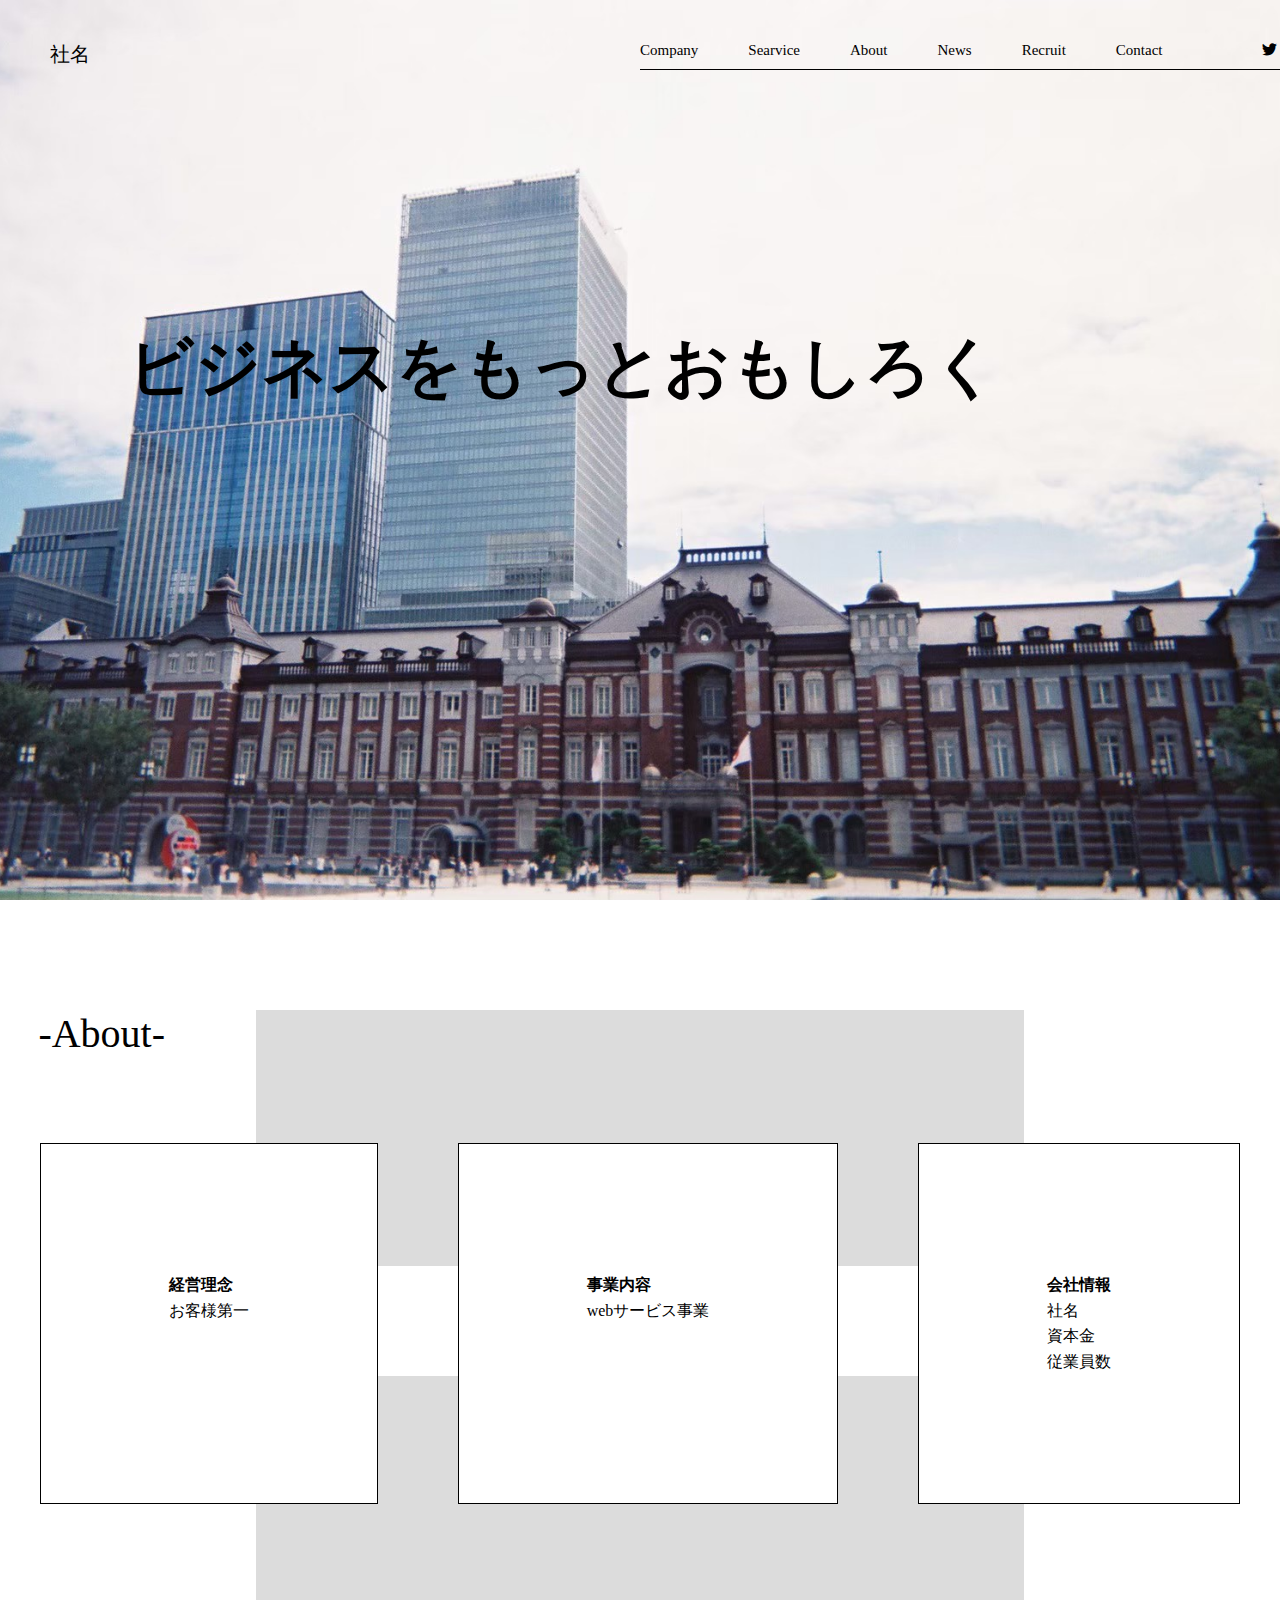
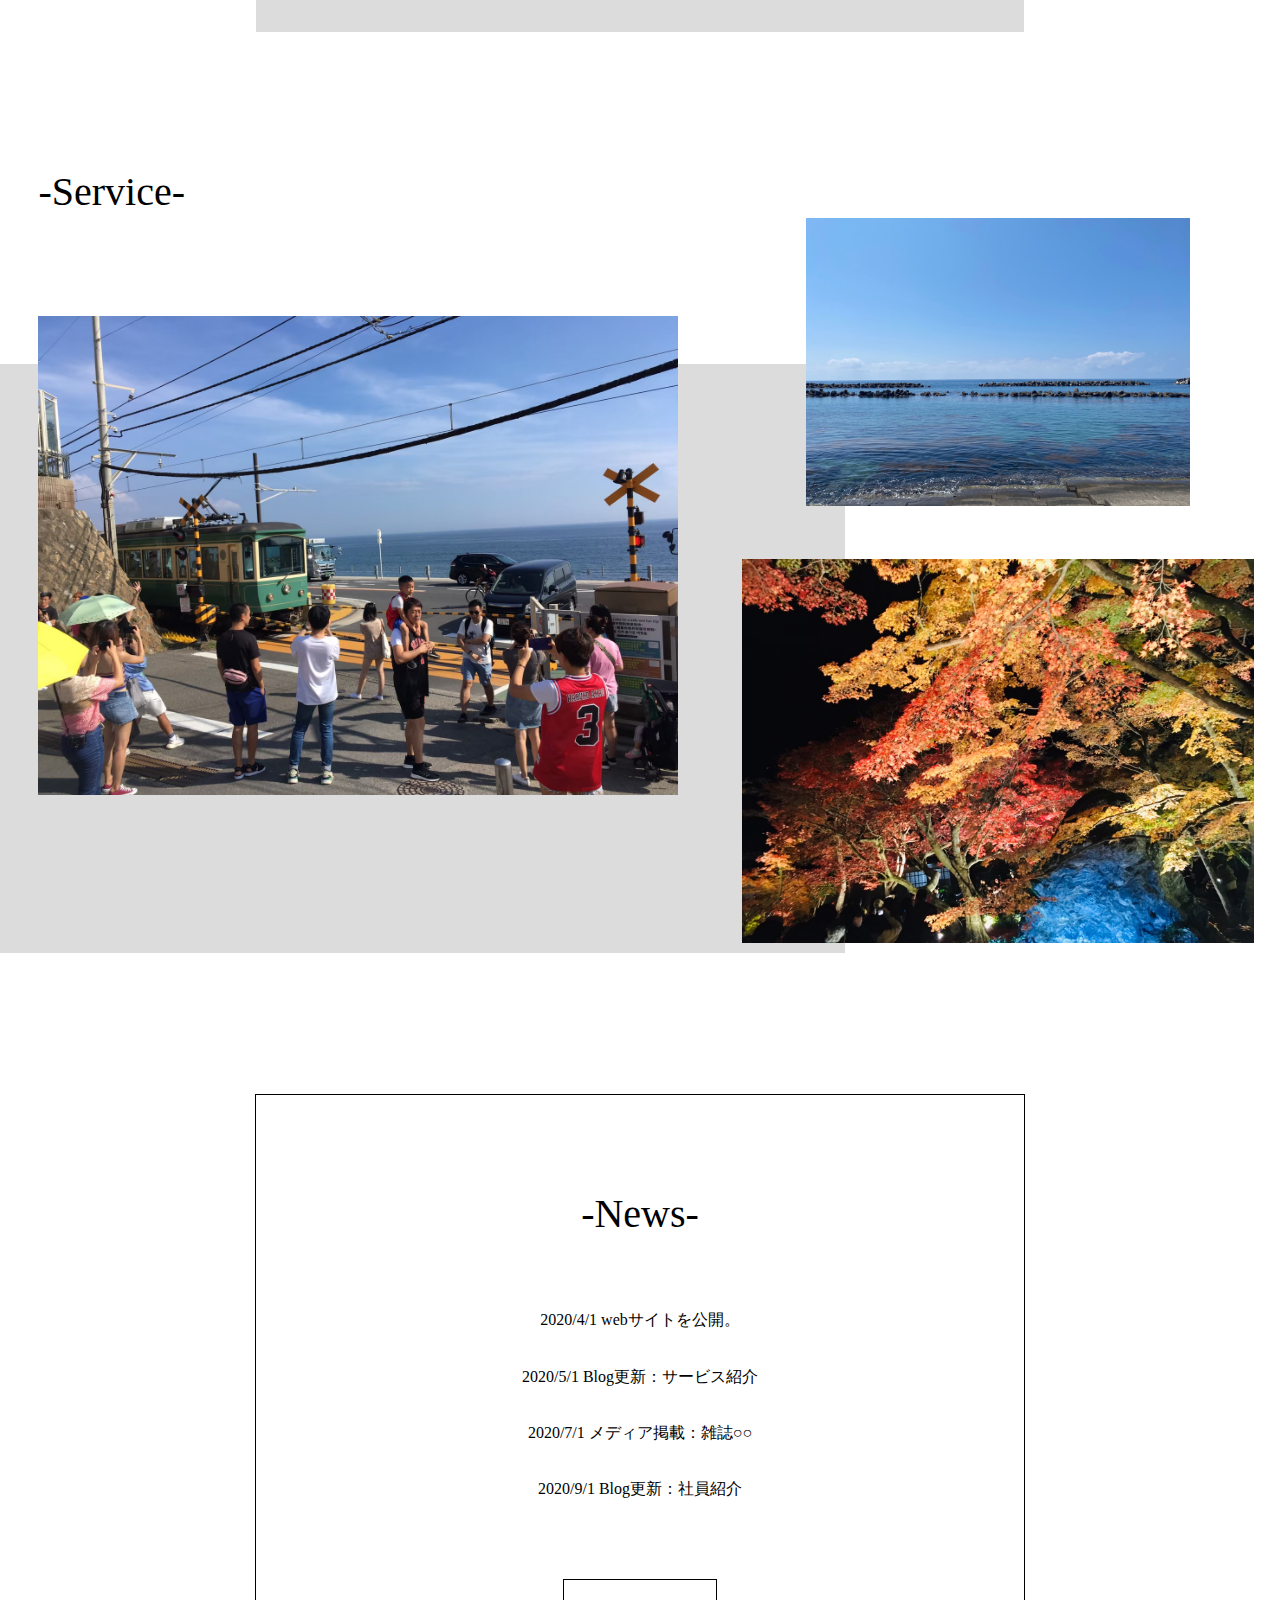
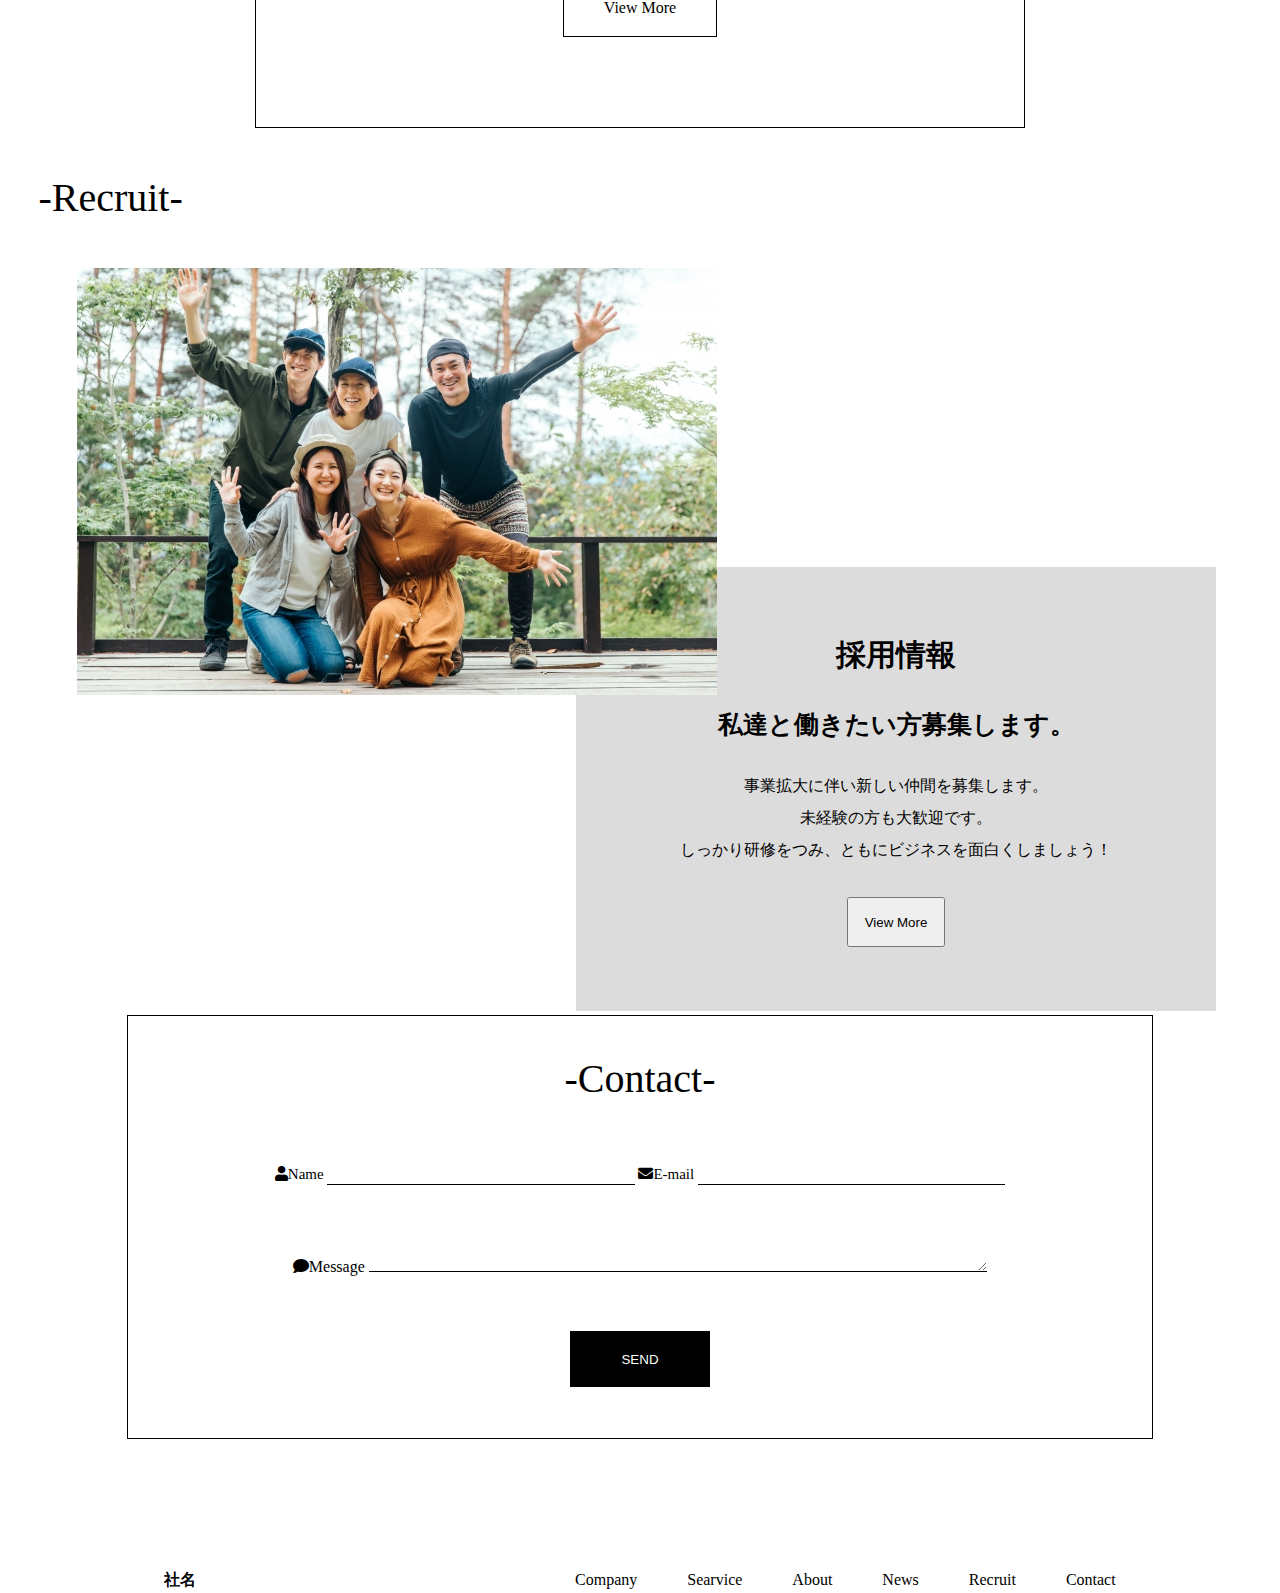
==== index.html @ 5f64ca38 "first" ====
<!DOCTYPE html>
<html lang="ja">
  <head>
    <meta charset="UTF-8" />
    <meta name="viewport" content="width=device-width, initial-scale=1.0" />
    <title>Document</title>
    <link rel="stylesheet" href="./css/reset.css">
    <link rel="stylesheet" href="style.css" />
    <link href="https://use.fontawesome.com/releases/v5.6.1/css/all.css" rel="stylesheet">
  </head>
  <body>
    <div id="main">
    <div id="header">
      <p class="header-title">社名</ｐ>
    <div class="header-nav">
      <ul>
        <li class="list">Company</li>
        <li class="list">Searvice</li>
        <li class="list">About</li>
        <li class="list">News</li>
        <li class="list">Recruit</li>
        <li class="list">Contact</li>
      </ul>
      <ul >
        <li class="icon"><i class="fab fa-twitter"></i></li>
        <li class="icon"><i class="fab fa-facebook-square"></i></li>
        <li class="icon"><i class="fab fa-instagram"></i></li>
      </ul>
    </div>
  </div>
  <div class="company-vis">
    <p class="consept">ビジネスをもっとおもしろく</p>
  </div>
  </div>

<div id="about">
  <p class="about-title">-About-</p>
  <div class="about-wrap">
        <div class="inner">
      <h3>経営理念</h3>
      <p>お客様第一</p>
          
    </div>
    <div class="second_inner">
      <h3>事業内容</h3>
      <p>webサービス事業</p>
      <p></p>
    </div>
    <div class="third_inner">
      <h3>会社情報</h3>
      <p>社名</p>
      <p>資本金</p>
      <p>従業員数</p>
    </div>
    <div class="about-div"></div>
     <div class="about-div_seconnd "></div>
  </div>
</div>



  <div id="service"> 
    <p class="service-title">-Service-</p>
    <div class="service-wrap">
     <div class="first-img">
       <img src="./img/sea.png" alt="">
     </div>
      <div class="second-img">
        <img src="./img/train.jpg" alt="">
      </div>
      <div class="third-img">
        <img src="./img/momizi.jpg" alt="">
      </div>
      <div class="back-div"></div>
    </div>
  </div>


<div id="news">
  <div class="news-wrap">
    <p class="news-title">-News-</p>
   <ul class="news-list">
     <li class="news-list">2020/4/1 webサイトを公開。</li>
     <li class="news-list">2020/5/1 Blog更新：サービス紹介</li>
     <li class="news-list">2020/7/1 メディア掲載：雑誌○○</li>
     <li class="news-list">2020/9/1 Blog更新：社員紹介</li>
   </ul>
   <p class="btn">View More</p>
  </div>
</div>

<div id="recruit">
 <p class="recruit-title">-Recruit-</p>
<div class="recruit-wrap">
   <div class="recruit-img">
   <img src="./img/recruit.jpg" alt="">
 </div>
<div class="recruit-text">
  <h3>採用情報</ｈ3>
  <h5>私達と働きたい方募集します。</h5>
  <p>事業拡大に伴い新しい仲間を募集します。<br>
    未経験の方も大歓迎です。<br>
    しっかり研修をつみ、ともにビジネスを面白くしましょう！
  </p>
  <button>View More</button>
</div>

</div>
</div>

<div id="contact">
  <p class="contact-title">-Contact-</p>
  <div class="contact-wrap">
    <form method="post" class="form">
    <label class="contact-name" for="name "><i class="fas fa-user"></i>Name</label>
    <input class="input name" type="text " name="user_name " />
    <label class="mail" for="mail"><i class="fas fa-envelope"></i>E-mail</label>
    <input class="input col-md-10" type="email " name="user_mail " />
    </div>
     <label for="msg" class="msg-text"><i class="fas fa-comment"></i>Message</label>
     <textarea type="text"  name="user_message " class="msg"></textarea>
      <div class="button-submit">
        <button class="btn" type="submit ">SEND</button>
      </div>
     </form>
</div>
<div id="footer">
  <div class="footer-wrap">
    <h1>社名</h1>
    <ul class="footer-nav">
        <li class="footer-list">Company</li>
        <li class="footer-list">Searvice</li>
        <li class="footer-list">About</li>
        <li class="footer-list">News</li>
        <li class="footer-list">Recruit</li>
        <li class="footer-list">Contact</li>

    </ul>
  </div>
</div>
  </body>
</html>
---- style.css ----
#main {
  background-image: url("./img/tokyostation.jpg");
  width: 100%;
  height: 100vh;
  background-size: cover;
  background-position: center;
  position: relative;
}

#main #header {
  font-family: Georgia, 'Times New Roman', Times, serif;
  display: -webkit-box;
  display: -ms-flexbox;
  display: flex;
  -webkit-box-pack: justify;
      -ms-flex-pack: justify;
          justify-content: space-between;
  padding: 3% 0;
}

#main #header .header-title {
  text-align: center;
  font-size: 20px;
  margin-left: 50px;
}

#main #header .header-nav {
  display: -webkit-box;
  display: -ms-flexbox;
  display: flex;
  border-bottom: 1px solid #000000;
  width: 50%;
}

#main #header ul {
  display: -webkit-box;
  display: -ms-flexbox;
  display: flex;
}

#main #header li {
  list-style: none;
  font-size: 15px;
}

#main #header .list {
  margin-right: 50px;
}

#main #header .icon {
  margin-left: 50px;
}

#main .consept {
  font-size: 65px;
  font-family: serif;
  font-weight: bold;
  position: absolute;
  top: 35%;
  left: 10%;
}

#about {
  padding: 5% 0 10% 0;
  position: relative;
}

#about .about-title {
  font-size: 40px;
  font-family: Georgia, 'Times New Roman', Times, serif;
  padding: 3%;
}

#about .about-wrap {
  display: -webkit-box;
  display: -ms-flexbox;
  display: flex;
  -ms-flex-pack: distribute;
      justify-content: space-around;
  padding-top: 3%;
}

#about .about-div {
  padding: 10%;
  width: 40%;
  background-color: gainsboro;
  position: absolute;
  top: 15%;
  z-index: -1;
}

#about .about-div_seconnd {
  padding: 10%;
  width: 40%;
  background-color: gainsboro;
  position: absolute;
  top: 65%;
  z-index: -1;
}

#about .inner {
  padding: 10%;
  background-color: #ffffff;
  border: 1px solid #000;
}

#about .second_inner {
  padding: 10%;
  background-color: #ffffff;
  border: 1px solid #000;
}

#about .third_inner {
  padding: 10%;
  background-color: #ffffff;
  border: 1px solid #000;
}

#service {
  position: relative;
  margin-top: 7%;
  padding-bottom: 45%;
}

#service img {
  width: 100%;
  display: block;
}

#service .service-title {
  font-size: 40px;
  font-family: Georgia, 'Times New Roman', Times, serif;
  padding: 3%;
}

#service .service-wrap {
  padding: 10% 0;
}

#service .first-img {
  width: 30%;
  position: absolute;
  right: 7%;
  top: 10%;
}

#service .second-img {
  width: 50%;
  position: absolute;
  left: 3%;
  top: 20%;
}

#service .third-img {
  width: 40%;
  position: absolute;
  right: 2%;
  top: 45%;
}

#service .back-div {
  background-color: gainsboro;
  padding: 23% 33%;
  position: absolute;
  z-index: -10;
  top: 25%;
}

#news {
  padding: 5% 0 7% 0;
  width: 60%;
  margin: 0 auto;
  border: 1px solid #000;
}

#news .news-title {
  font-size: 40px;
  font-family: Georgia, 'Times New Roman', Times, serif;
  padding: 3%;
  margin-bottom: 5%;
}

#news .news-wrap {
  text-align: center;
}

#news .news-list {
  list-style: none;
  margin-bottom: 4%;
}

#news .btn {
  border: 1px solid #000;
  padding: 2% 5%;
  margin: 10% 40% 0;
}

#recruit {
  margin-bottom: 25%;
}

#recruit .recruit-title {
  font-size: 40px;
  font-family: Georgia, 'Times New Roman', Times, serif;
  padding: 3%;
}

#recruit .recruit-wrap {
  position: relative;
}

#recruit .recruit-img {
  width: 50%;
  margin-left: 6%;
}

#recruit img {
  width: 100%;
  display: block;
}

#recruit .recruit-text {
  width: 40%;
  text-align: center;
  padding: 5%;
  background-color: gainsboro;
  position: absolute;
  right: 5%;
  top: 70%;
  z-index: -1;
}

#recruit .recruit-text h3 {
  margin-bottom: 5%;
  font-size: 30px;
}

#recruit .recruit-text h5 {
  margin-bottom: 5%;
  font-size: 25px;
}

#recruit .recruit-text p {
  line-height: 2.0;
  margin-bottom: 6%;
}

#recruit .recruit-text button {
  padding: 3%;
}

#contact {
  margin: 0 auto;
  text-align: center;
  border: 1px solid #000;
  width: 80%;
  margin-bottom: 10%;
}

#contact .contact-title {
  font-size: 40px;
  font-family: Georgia, 'Times New Roman', Times, serif;
  padding: 3%;
}

#contact .contact-wrap {
  margin: 0 auto;
  text-align: center;
  font-size: 15px;
}

#contact form {
  text-align: center;
  margin-top: 2%;
}

#contact .input {
  border: none;
  border-bottom: 1px solid #000;
  background-color: transparent;
  width: 30%;
  outline: 0;
  -webkit-box-sizing: border-box;
          box-sizing: border-box;
}

#contact .msg {
  margin: 0 auto;
  border: none;
  width: 60%;
  border-bottom: 1px solid #000;
  background-color: transparent;
  outline: 0;
  margin-top: 5%;
}

#contact .btn {
  background-color: #000;
  color: #fff;
  margin: 5% 0;
  padding: 2% 5%;
  border: none;
}

#footer {
  margin: 0 auto;
}

#footer .footer-wrap {
  display: -webkit-box;
  display: -ms-flexbox;
  display: flex;
  -ms-flex-pack: distribute;
      justify-content: space-around;
  width: 100%;
}

#footer .footer-nav {
  display: -webkit-box;
  display: -ms-flexbox;
  display: flex;
}

#footer .footer-list {
  list-style: none;
  margin-left: 50px;
}
/*# sourceMappingURL=style.css.map */
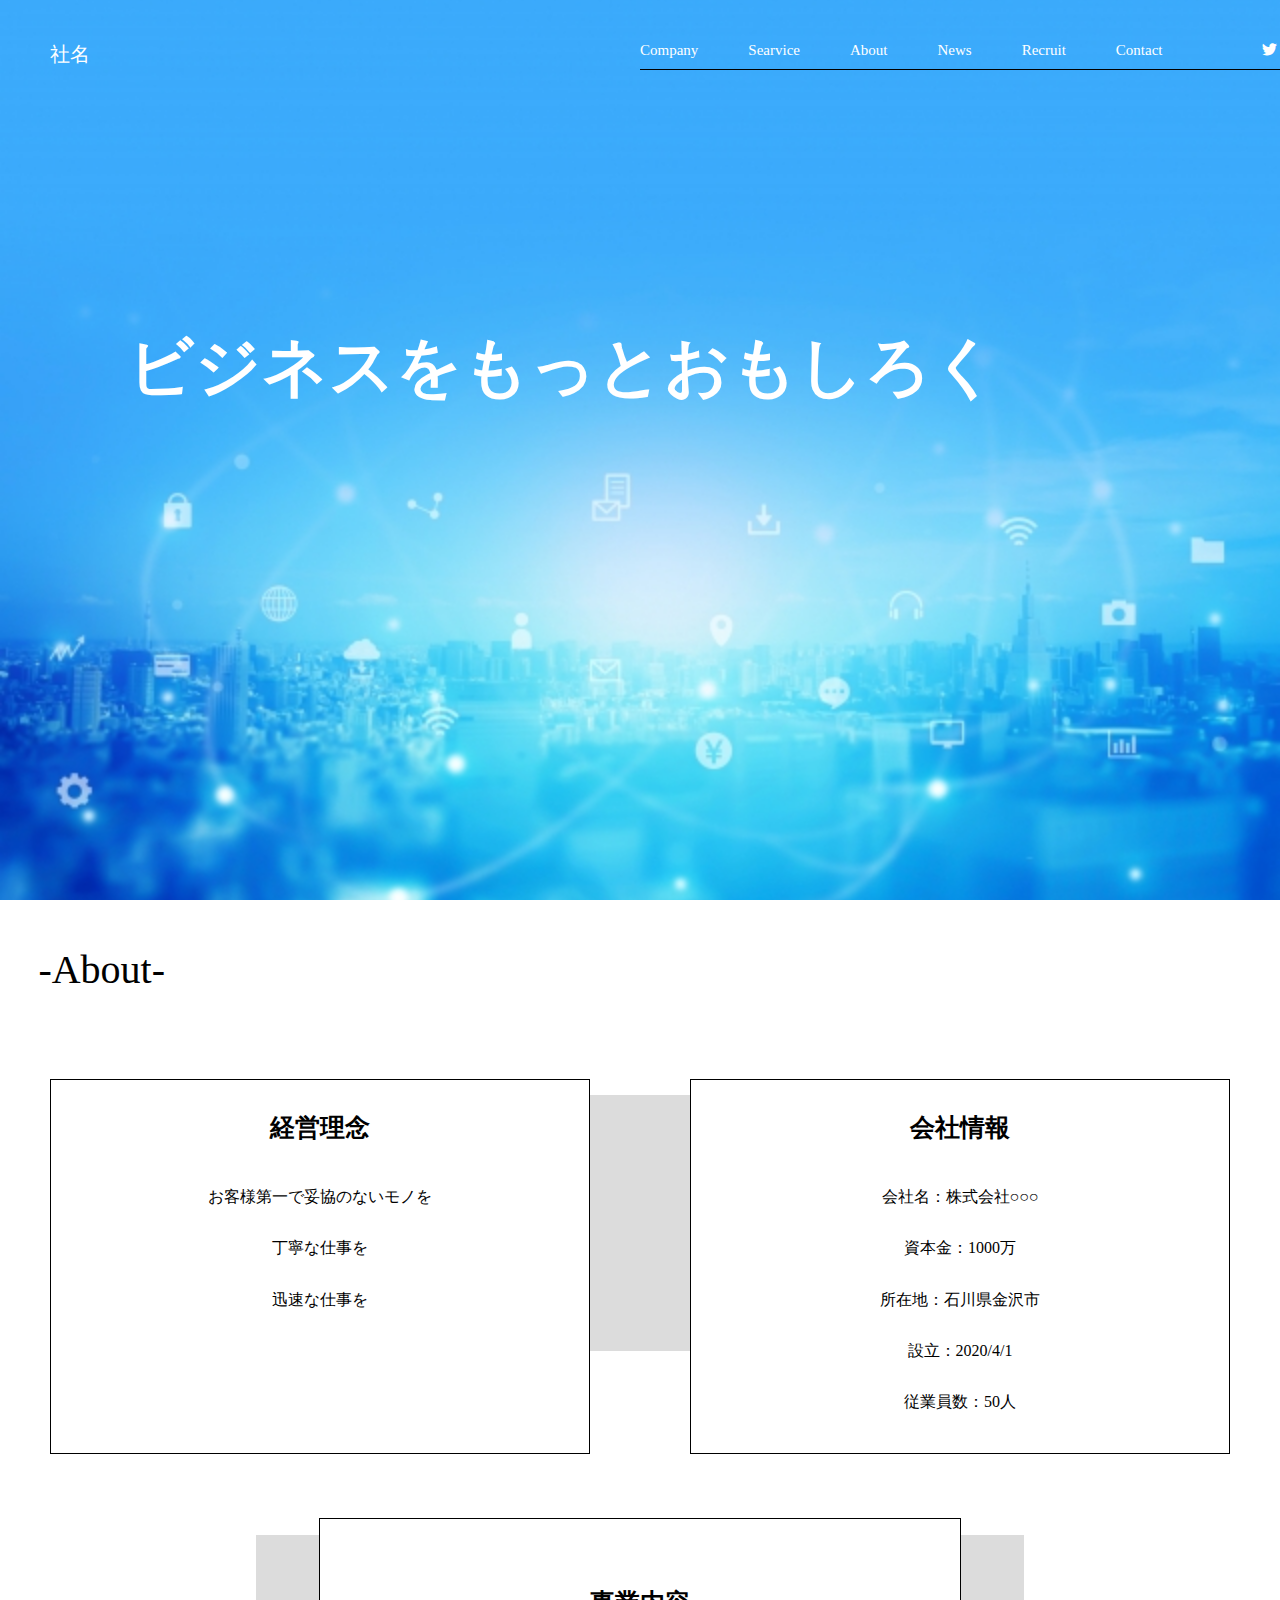
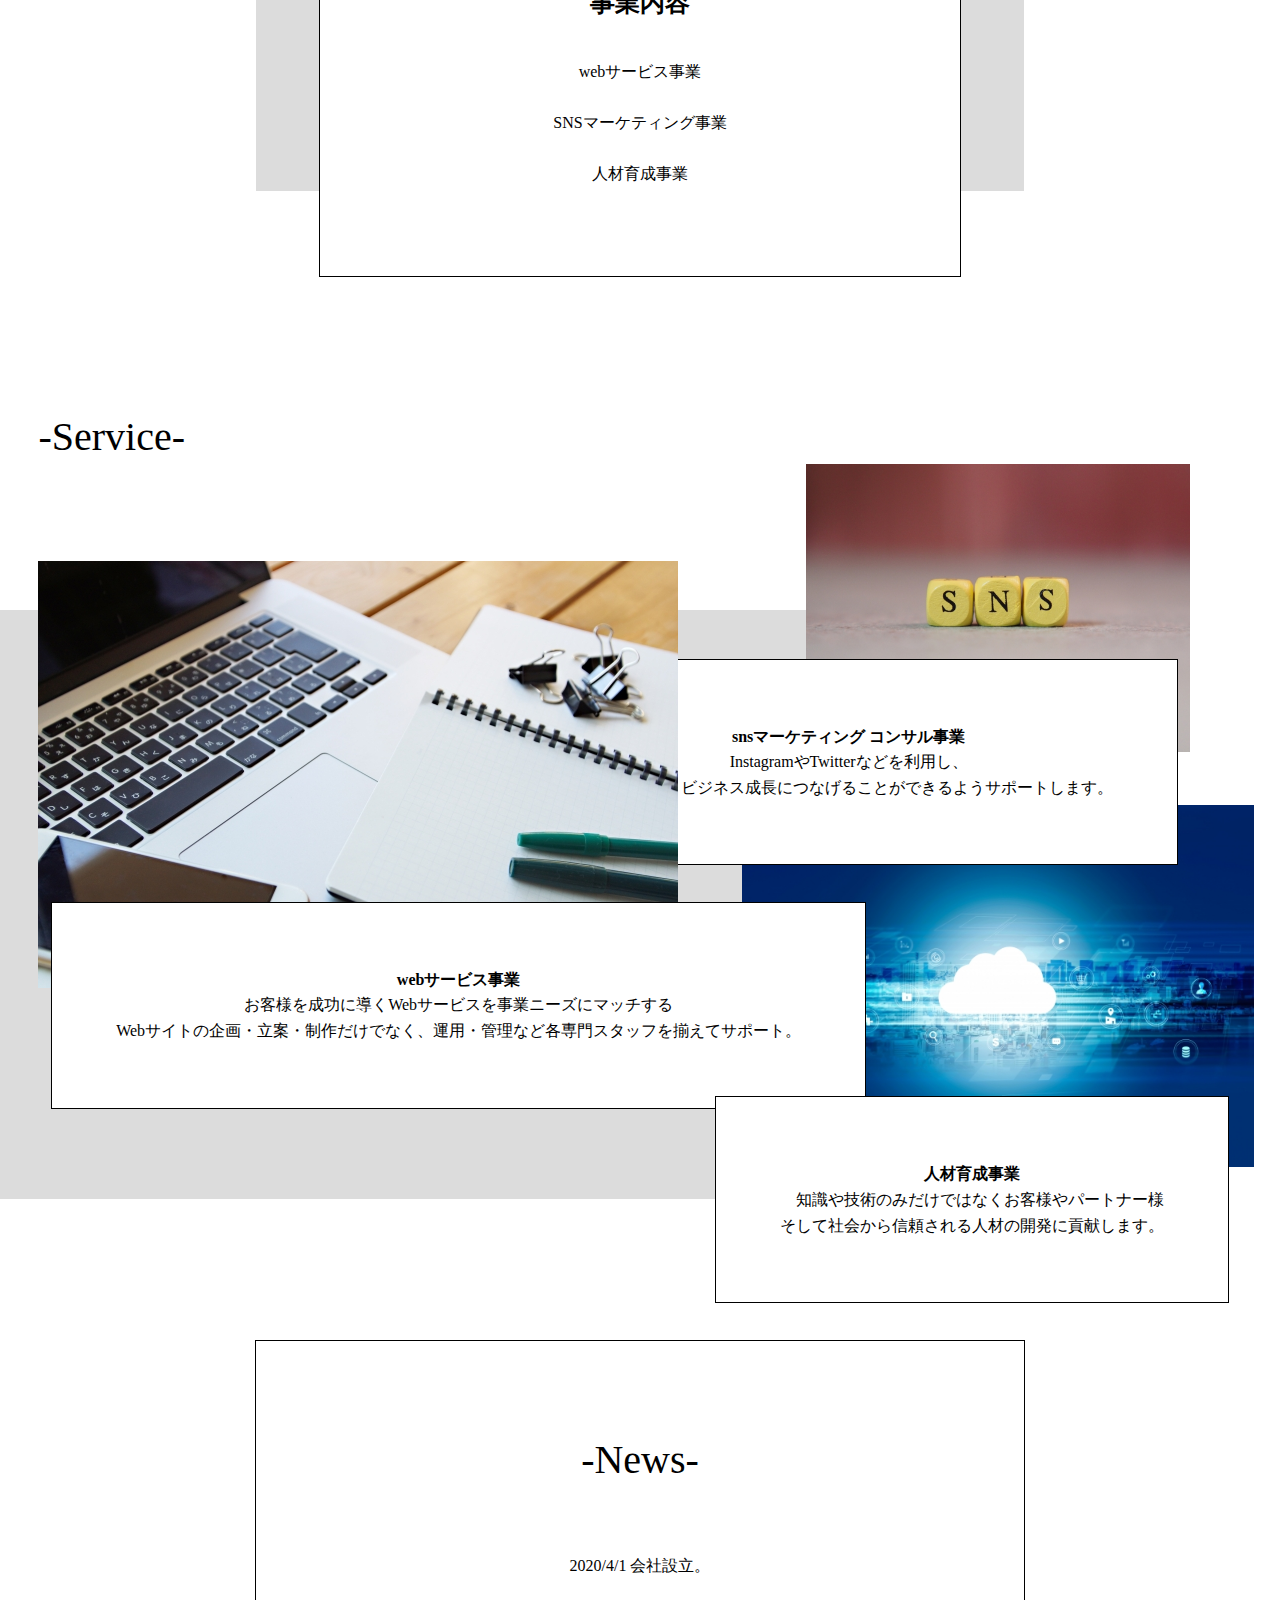
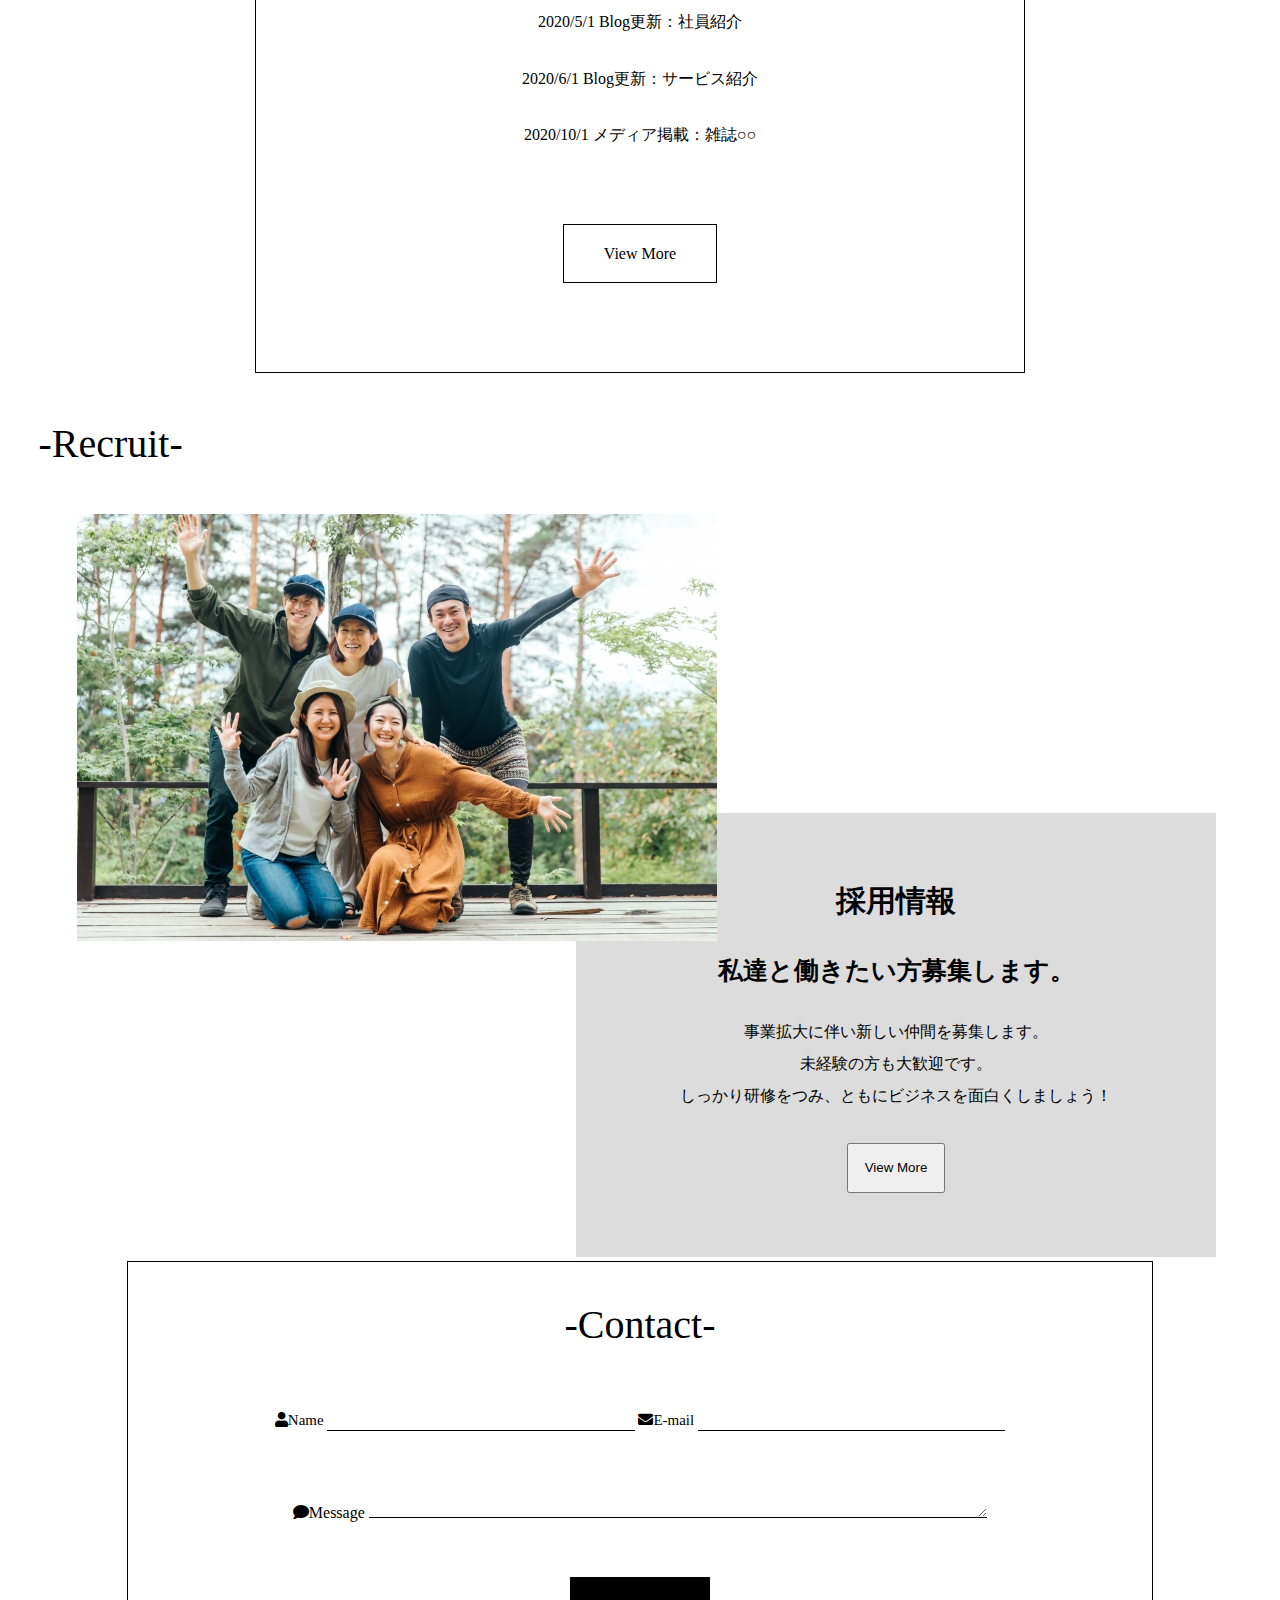
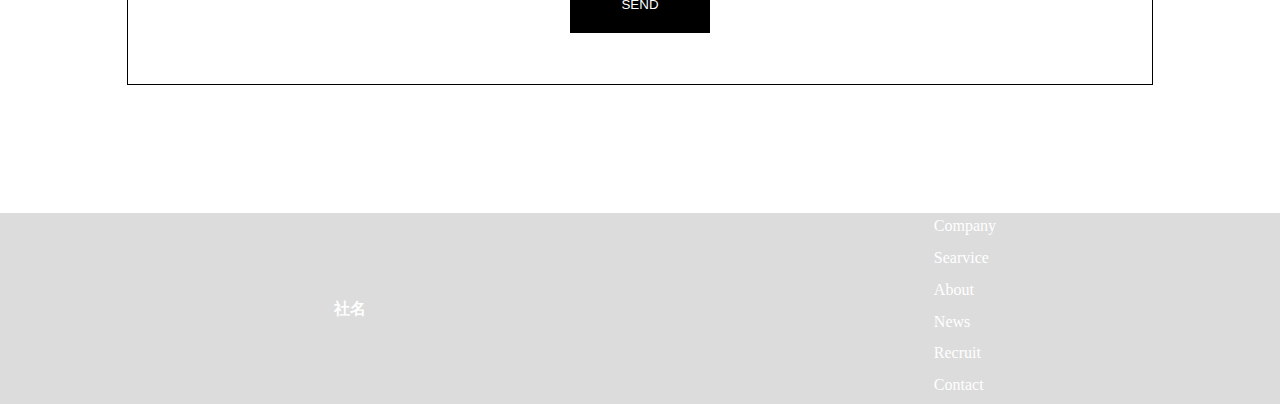
==== commit 79639845: "second" ====
--- a/index.html
+++ b/index.html
@@ -3,7 +3,7 @@
   <head>
     <meta charset="UTF-8" />
     <meta name="viewport" content="width=device-width, initial-scale=1.0" />
-    <title>Document</title>
+    <title>コーポレートサイト</title>
     <link rel="stylesheet" href="./css/reset.css">
     <link rel="stylesheet" href="style.css" />
     <link href="https://use.fontawesome.com/releases/v5.6.1/css/all.css" rel="stylesheet">
@@ -38,23 +38,29 @@
   <div class="about-wrap">
         <div class="inner">
       <h3>経営理念</h3>
-      <p>お客様第一</p>
-          
+      <p>お客様第一で妥協のないモノを</p>
+      <p>丁寧な仕事を</p>    
+      <p>迅速な仕事を</p>
     </div>
     <div class="second_inner">
-      <h3>事業内容</h3>
-      <p>webサービス事業</p>
-      <p></p>
-    </div>
-    <div class="third_inner">
-      <h3>会社情報</h3>
-      <p>社名</p>
-      <p>資本金</p>
-      <p>従業員数</p>
+<h3>会社情報</h3>
+      <p>会社名：株式会社○○○</p>
+      <p>資本金：1000万</p>
+      <p>所在地：石川県金沢市</p>
+      <p>設立：2020/4/1</p>
+      <p>従業員数：50人</p>    
     </div>
     <div class="about-div"></div>
      <div class="about-div_seconnd "></div>
   </div>
+      <div class="third_inner">
+      <h3>事業内容</h3>
+      <p>webサービス事業</p>
+      <p>SNSマーケティング事業</p>
+      <p>人材育成事業</p>
+      <p></p>
+    </div>
+
 </div>
 
 
@@ -62,14 +68,32 @@
   <div id="service"> 
     <p class="service-title">-Service-</p>
     <div class="service-wrap">
+      
      <div class="first-img">
-       <img src="./img/sea.png" alt="">
+       <img src="./img/sns_s.jpg" alt="">
      </div>
+       <div class="service-inner">
+        <h3>snsマーケティング コンサル事業</h3>
+        <p>InstagramやTwitterなどを利用し、<br>企業の売上・ビジネス成長につなげることができるようサポートします。
+        </p>
+      </div>
       <div class="second-img">
-        <img src="./img/train.jpg" alt="">
+        <img src="./img/web.jpg" alt="">
+      </div>
+      <div class="service-inner_second">
+        <h3>webサービス事業</h3>
+        <p>
+          お客様を成功に導くWebサービスを事業ニーズにマッチする<br>Webサイトの企画・立案・制作だけでなく、運用・管理など各専門スタッフを揃えてサポート。
+        </p>
       </div>
       <div class="third-img">
-        <img src="./img/momizi.jpg" alt="">
+        <img src="./img/business.jpg" alt="">
+      </div>
+       <div class="service-inner_third">
+        <h3>人材育成事業</h3>
+        <p>
+         　知識や技術のみだけではなくお客様やパートナー様<br>そして社会から信頼される人材の開発に貢献します。
+        </p>
       </div>
       <div class="back-div"></div>
     </div>
@@ -80,10 +104,10 @@
   <div class="news-wrap">
     <p class="news-title">-News-</p>
    <ul class="news-list">
-     <li class="news-list">2020/4/1 webサイトを公開。</li>
-     <li class="news-list">2020/5/1 Blog更新：サービス紹介</li>
-     <li class="news-list">2020/7/1 メディア掲載：雑誌○○</li>
-     <li class="news-list">2020/9/1 Blog更新：社員紹介</li>
+     <li class="news-list">2020/4/1 会社設立。</li>
+     <li class="news-list">2020/5/1 Blog更新：社員紹介</li>
+     <li class="news-list">2020/6/1 Blog更新：サービス紹介</li>
+     <li class="news-list">2020/10/1 メディア掲載：雑誌○○</li>
    </ul>
    <p class="btn">View More</p>
   </div>
--- a/style.css
+++ b/style.css
@@ -1,10 +1,11 @@
 #main {
-  background-image: url("./img/tokyostation.jpg");
+  background-image: url("./img/business2.jpg");
   width: 100%;
   height: 100vh;
   background-size: cover;
   background-position: center;
   position: relative;
+  color: #fff;
 }
 
 #main #header {
@@ -61,7 +62,6 @@
 }
 
 #about {
-  padding: 5% 0 10% 0;
   position: relative;
 }
 
@@ -78,42 +78,79 @@
   -ms-flex-pack: distribute;
       justify-content: space-around;
   padding-top: 3%;
+  margin-bottom: 5%;
 }
 
 #about .about-div {
   padding: 10%;
-  width: 40%;
-  background-color: gainsboro;
-  position: absolute;
-  top: 15%;
+  width: 70%;
+  background-color: #dcdcdc;
+  position: absolute;
+  top: 20%;
   z-index: -1;
 }
 
 #about .about-div_seconnd {
   padding: 10%;
   width: 40%;
-  background-color: gainsboro;
+  background-color: #dcdcdc;
   position: absolute;
   top: 65%;
   z-index: -1;
 }
 
 #about .inner {
-  padding: 10%;
+  width: 40%;
   background-color: #ffffff;
   border: 1px solid #000;
+  text-align: center;
+  padding: 1%;
+}
+
+#about .inner h3 {
+  font-size: 25px;
+  margin-bottom: 7%;
+  margin-top: 3%;
+}
+
+#about .inner p {
+  margin-bottom: 5%;
 }
 
 #about .second_inner {
-  padding: 10%;
+  width: 40%;
   background-color: #ffffff;
   border: 1px solid #000;
+  text-align: center;
+  padding: 1%;
+}
+
+#about .second_inner h3 {
+  font-size: 25px;
+  margin-bottom: 7%;
+  margin-top: 3%;
+}
+
+#about .second_inner p {
+  margin-bottom: 5%;
 }
 
 #about .third_inner {
-  padding: 10%;
+  width: 40%;
   background-color: #ffffff;
   border: 1px solid #000;
+  text-align: center;
+  padding: 5%;
+  margin: 0 auto;
+}
+
+#about .third_inner h3 {
+  font-size: 25px;
+  margin-bottom: 7%;
+}
+
+#about .third_inner p {
+  margin-bottom: 5%;
 }
 
 #service {
@@ -137,6 +174,10 @@
   padding: 10% 0;
 }
 
+#service .service_web {
+  position: relative;
+}
+
 #service .first-img {
   width: 30%;
   position: absolute;
@@ -149,6 +190,7 @@
   position: absolute;
   left: 3%;
   top: 20%;
+  z-index: 20;
 }
 
 #service .third-img {
@@ -164,6 +206,39 @@
   position: absolute;
   z-index: -10;
   top: 25%;
+}
+
+#service .service-inner {
+  position: absolute;
+  background-color: #fff;
+  text-align: center;
+  padding: 5%;
+  border: 1px solid #000;
+  top: 30%;
+  right: 8%;
+  z-index: 10;
+}
+
+#service .service-inner_second {
+  position: absolute;
+  background-color: #fff;
+  text-align: center;
+  padding: 5%;
+  border: 1px solid #000;
+  top: 55%;
+  left: 4%;
+  z-index: 30;
+}
+
+#service .service-inner_third {
+  position: absolute;
+  background-color: #fff;
+  text-align: center;
+  padding: 5%;
+  border: 1px solid #000;
+  top: 75%;
+  right: 4%;
+  z-index: 30;
 }
 
 #news {
@@ -304,6 +379,8 @@
 
 #footer {
   margin: 0 auto;
+  background-color: gainsboro;
+  color: #fff;
 }
 
 #footer .footer-wrap {
@@ -312,17 +389,24 @@
   display: flex;
   -ms-flex-pack: distribute;
       justify-content: space-around;
+  -webkit-box-align: center;
+      -ms-flex-align: center;
+          align-items: center;
   width: 100%;
 }
 
+#footer .footer-wrap h1 {
+  margin-left: 50px;
+}
+
 #footer .footer-nav {
-  display: -webkit-box;
-  display: -ms-flexbox;
-  display: flex;
+  -webkit-box-align: center;
+      -ms-flex-align: center;
+          align-items: center;
 }
 
 #footer .footer-list {
   list-style: none;
-  margin-left: 50px;
+  margin-bottom: 10%;
 }
 /*# sourceMappingURL=style.css.map */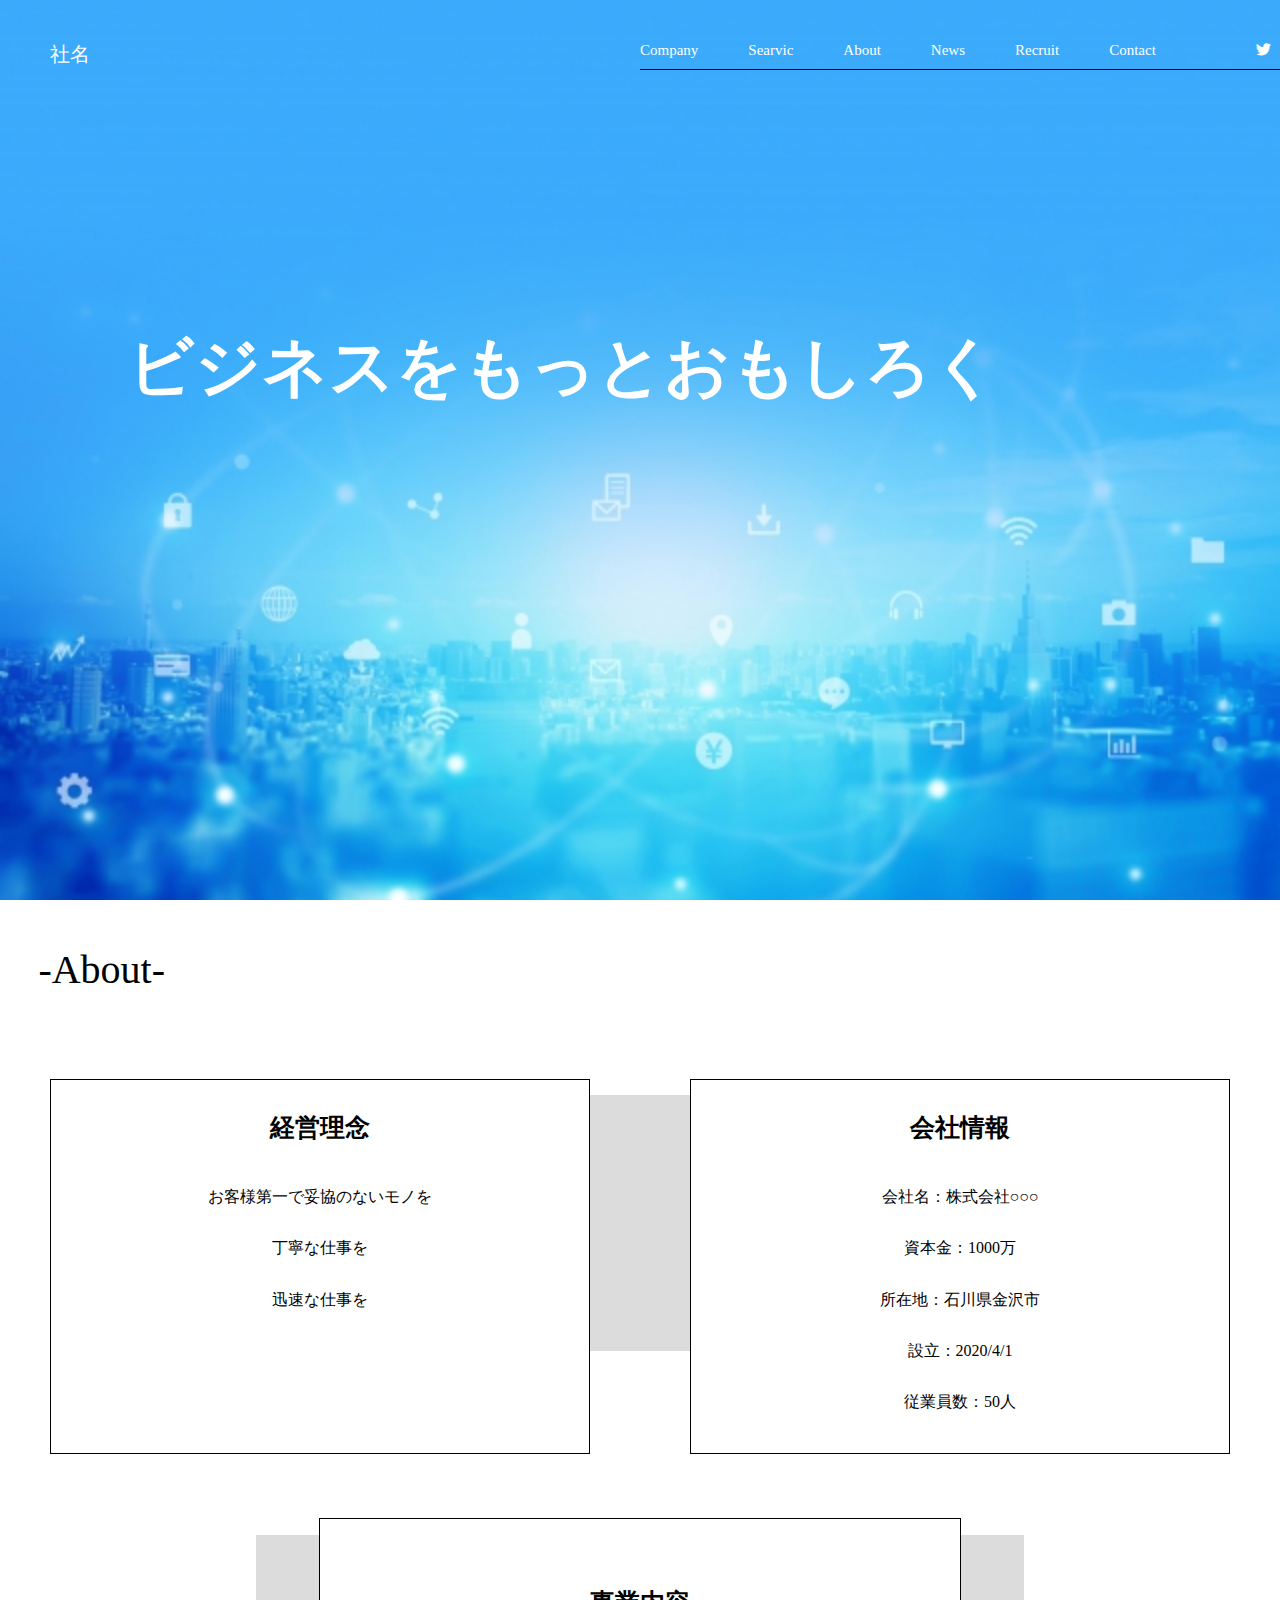
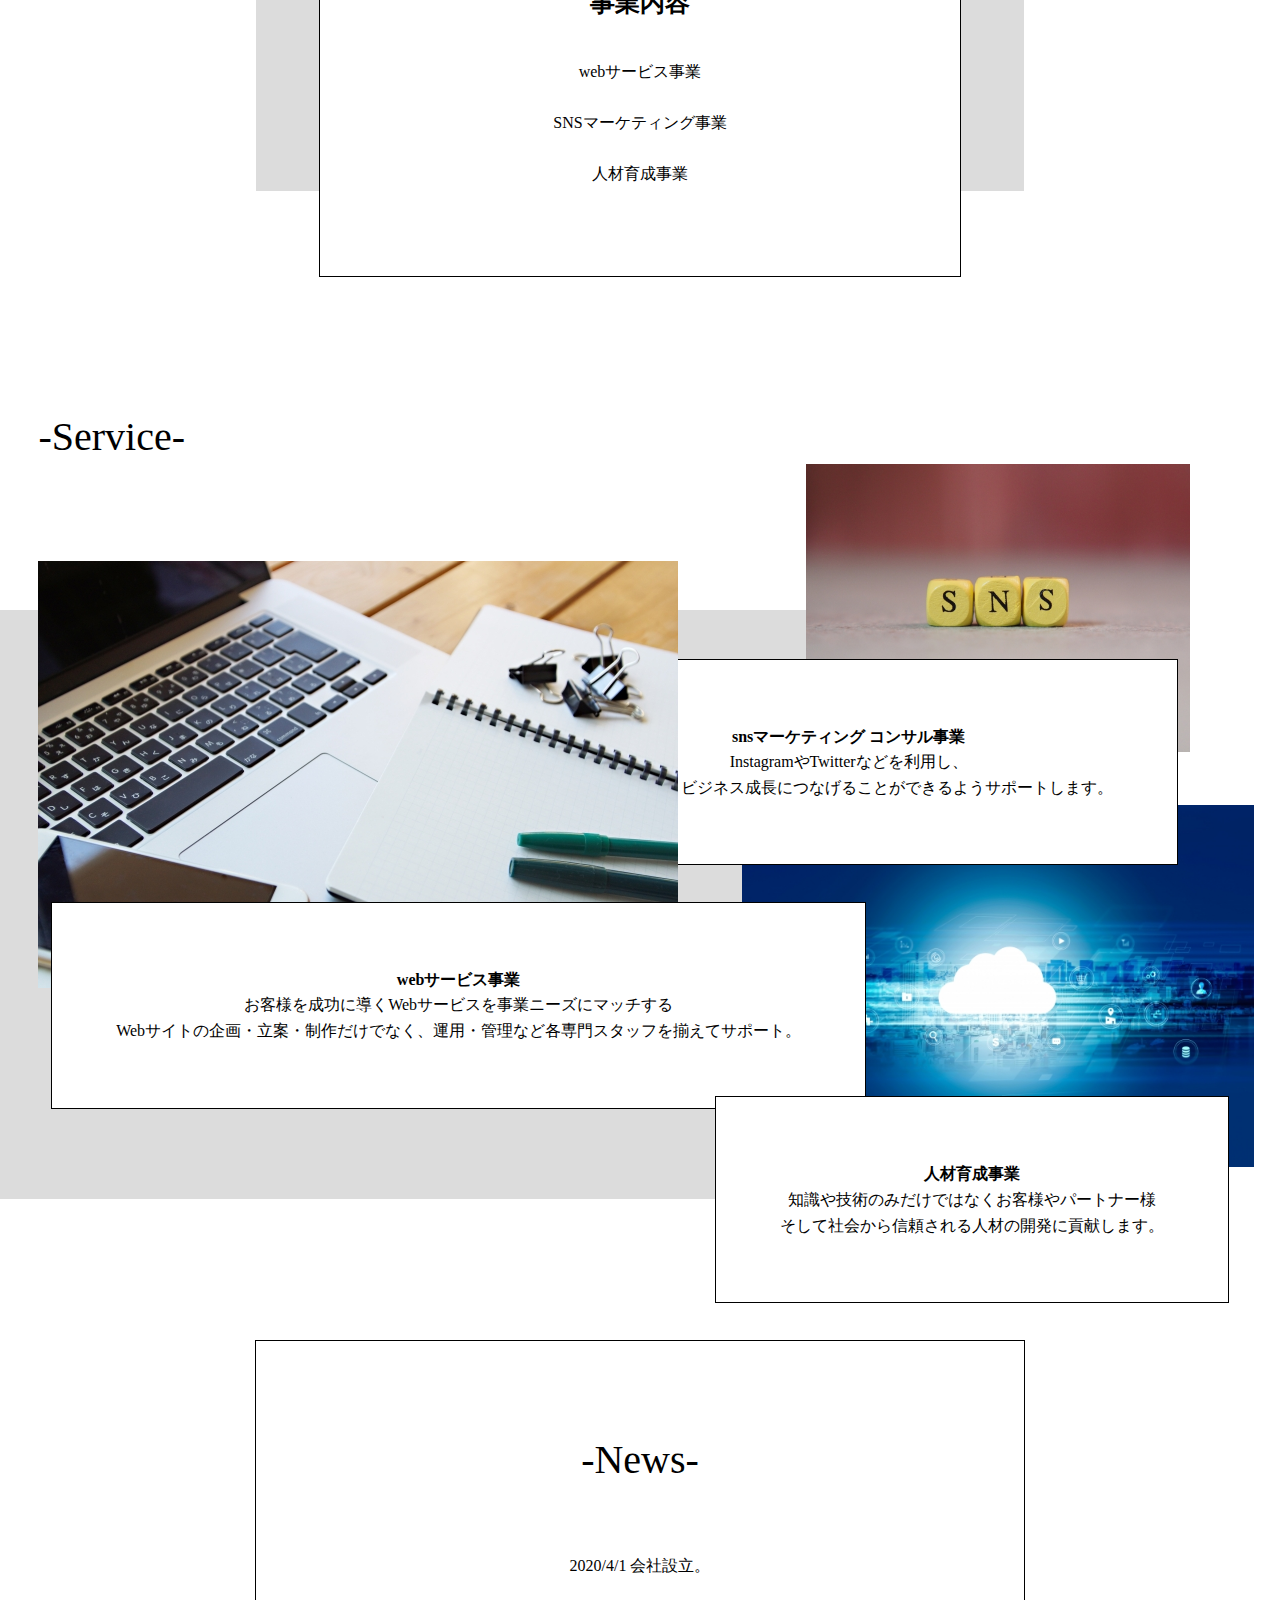
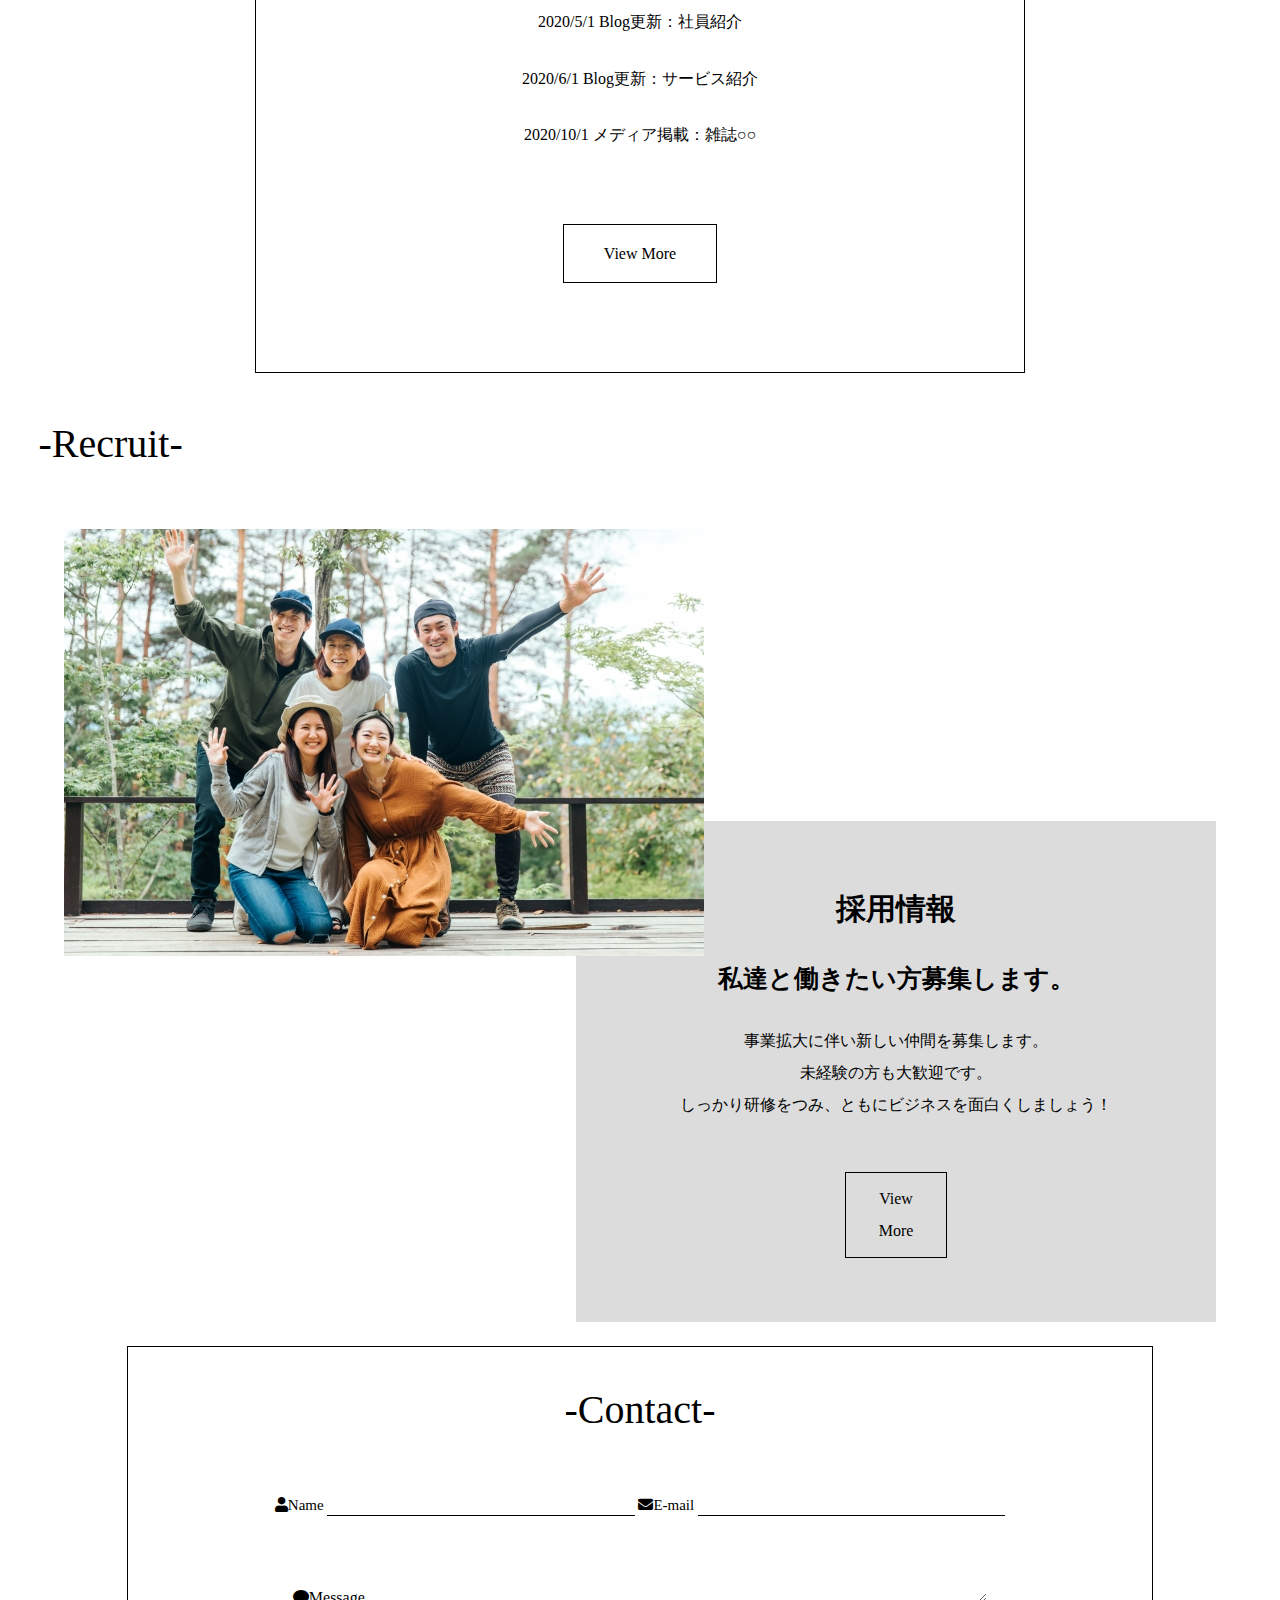
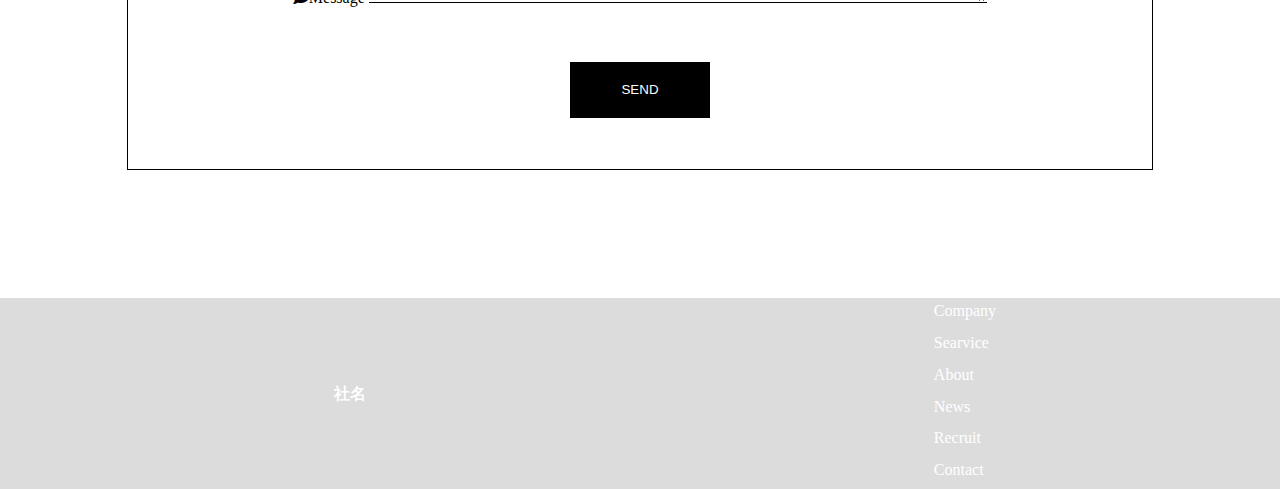
==== commit 44f9c6ff: "update" ====
--- a/index.html
+++ b/index.html
@@ -14,11 +14,11 @@
       <p class="header-title">社名</ｐ>
     <div class="header-nav">
       <ul>
-        <li class="list">Company</li>
-        <li class="list">Searvice</li>
+        <li class="list"><a href="./index.html">Company</a></li>
+        <li class="list"><a href="./html/service.html">Searvic</a></li>
         <li class="list">About</li>
-        <li class="list">News</li>
-        <li class="list">Recruit</li>
+        <li class="list"><a href="./html/news.html">News</a></li>
+        <li class="list"><a href="./html/recruit.html">Recruit</a></li>
         <li class="list">Contact</li>
       </ul>
       <ul >
@@ -92,7 +92,7 @@
        <div class="service-inner_third">
         <h3>人材育成事業</h3>
         <p>
-         　知識や技術のみだけではなくお客様やパートナー様<br>そして社会から信頼される人材の開発に貢献します。
+          知識や技術のみだけではなくお客様やパートナー様<br>そして社会から信頼される人材の開発に貢献します。
         </p>
       </div>
       <div class="back-div"></div>
@@ -109,7 +109,7 @@
      <li class="news-list">2020/6/1 Blog更新：サービス紹介</li>
      <li class="news-list">2020/10/1 メディア掲載：雑誌○○</li>
    </ul>
-   <p class="btn">View More</p>
+   <p class="btn"><a href="./html/news.html">View More</a></p>
   </div>
 </div>
 
@@ -126,7 +126,7 @@
     未経験の方も大歓迎です。<br>
     しっかり研修をつみ、ともにビジネスを面白くしましょう！
   </p>
-  <button>View More</button>
+  <p class="btn"><a href="./html/recruit.html">View More</a></p>
 </div>
 
 </div>
--- a/style.css
+++ b/style.css
@@ -52,6 +52,11 @@
   margin-left: 50px;
 }
 
+#main #header a {
+  text-decoration: none;
+  color: #fff;
+}
+
 #main .consept {
   font-size: 65px;
   font-family: serif;
@@ -270,6 +275,11 @@
   margin: 10% 40% 0;
 }
 
+#news a {
+  text-decoration: none;
+  color: #000;
+}
+
 #recruit {
   margin-bottom: 25%;
 }
@@ -282,11 +292,15 @@
 
 #recruit .recruit-wrap {
   position: relative;
+  padding: 20% 0;
 }
 
 #recruit .recruit-img {
   width: 50%;
-  margin-left: 6%;
+  position: absolute;
+  top: 3%;
+  left: 5%;
+  z-index: 10;
 }
 
 #recruit img {
@@ -301,8 +315,7 @@
   background-color: gainsboro;
   position: absolute;
   right: 5%;
-  top: 70%;
-  z-index: -1;
+  top: 60%;
 }
 
 #recruit .recruit-text h3 {
@@ -320,8 +333,15 @@
   margin-bottom: 6%;
 }
 
-#recruit .recruit-text button {
-  padding: 3%;
+#recruit .recruit-text a {
+  text-decoration: none;
+  color: #000;
+}
+
+#recruit .recruit-text .btn {
+  border: 1px solid #000;
+  padding: 2% 3%;
+  margin: 10% 40% 0;
 }
 
 #contact {
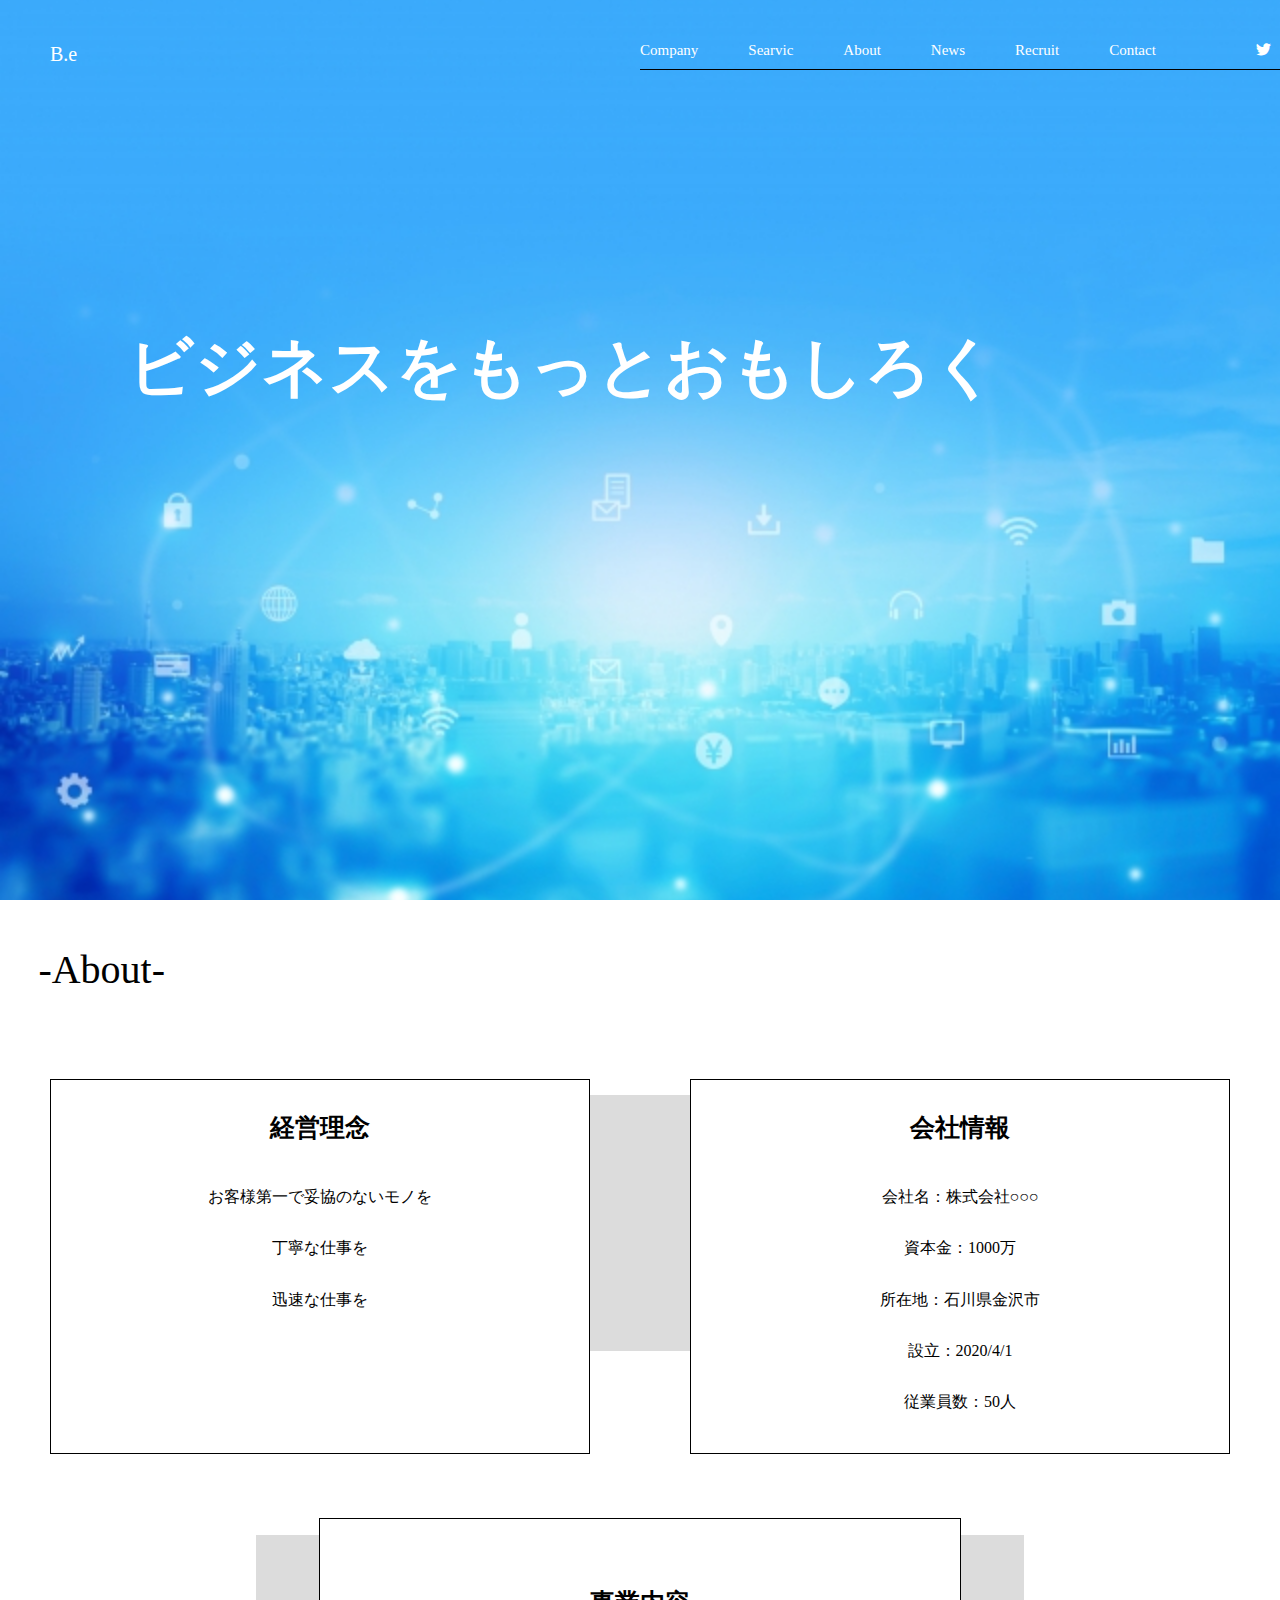
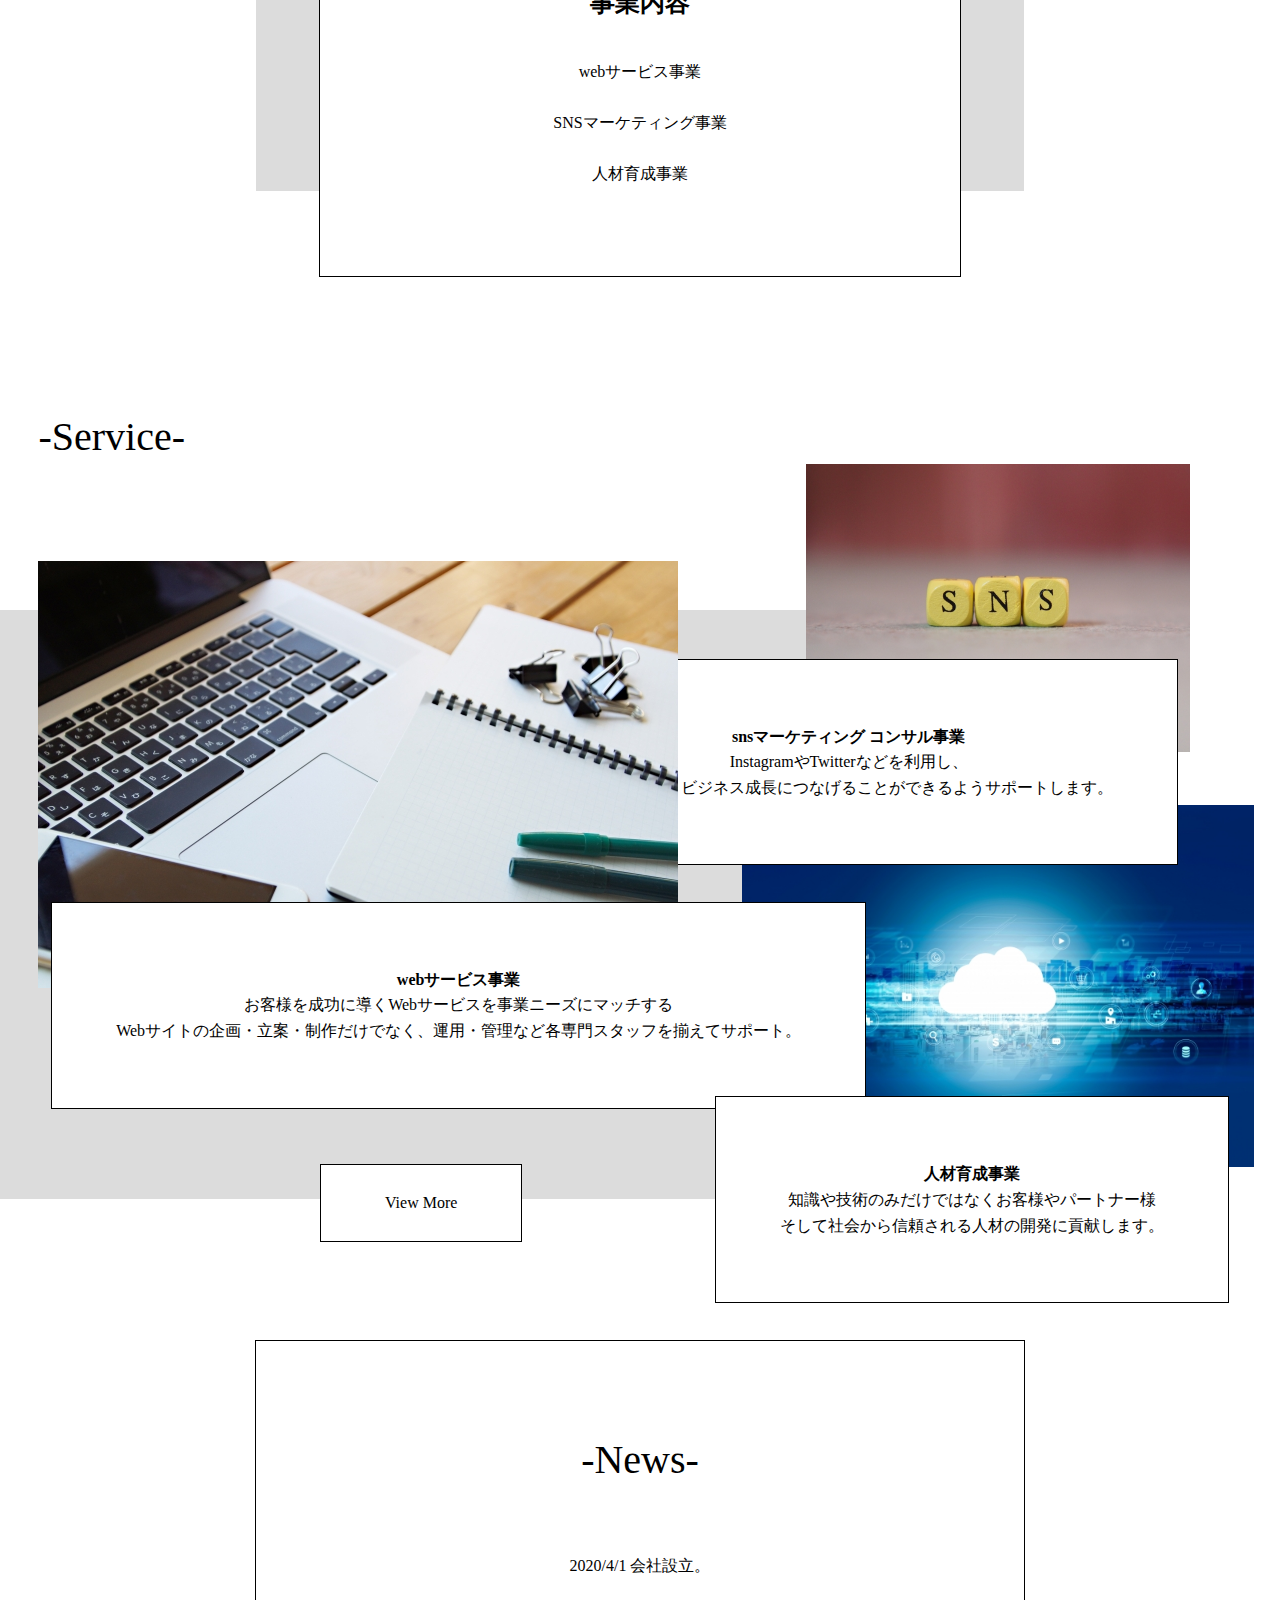
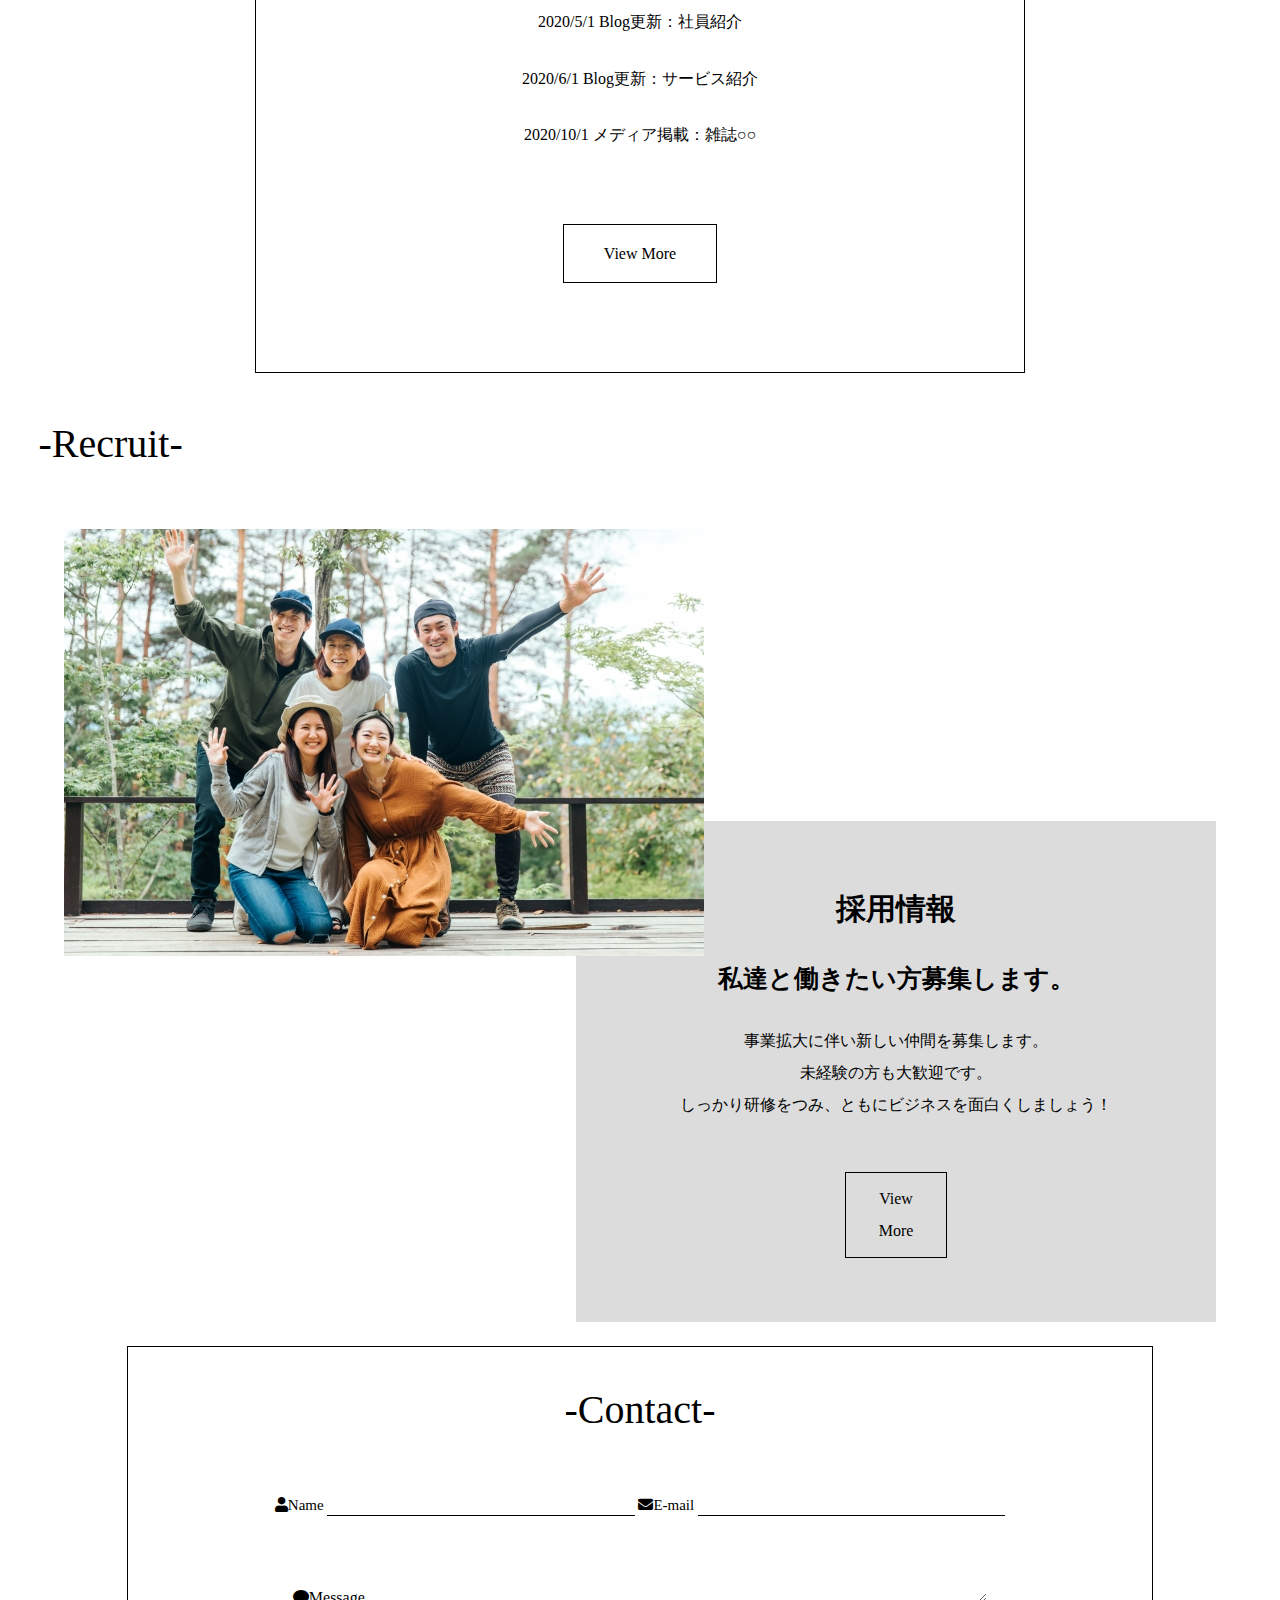
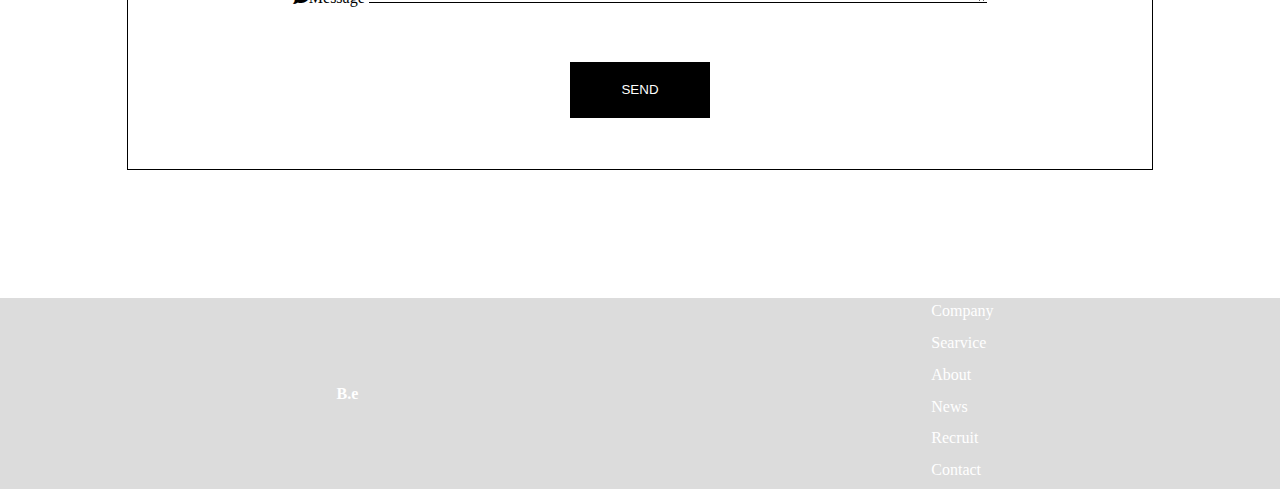
==== commit b18869d5: "update" ====
--- a/index.html
+++ b/index.html
@@ -11,7 +11,7 @@
   <body>
     <div id="main">
     <div id="header">
-      <p class="header-title">社名</ｐ>
+      <p class="header-title">B.e</ｐ>
     <div class="header-nav">
       <ul>
         <li class="list"><a href="./index.html">Company</a></li>
@@ -58,7 +58,6 @@
       <p>webサービス事業</p>
       <p>SNSマーケティング事業</p>
       <p>人材育成事業</p>
-      <p></p>
     </div>
 
 </div>
@@ -96,6 +95,7 @@
         </p>
       </div>
       <div class="back-div"></div>
+       <p class="btn"><a href="./html/service.html">View More</a></p>
     </div>
   </div>
 
@@ -150,7 +150,7 @@
 </div>
 <div id="footer">
   <div class="footer-wrap">
-    <h1>社名</h1>
+    <h1>B.e</h1>
     <ul class="footer-nav">
         <li class="footer-list">Company</li>
         <li class="footer-list">Searvice</li>
--- a/style.css
+++ b/style.css
@@ -244,6 +244,20 @@
   top: 75%;
   right: 4%;
   z-index: 30;
+}
+
+#service .btn {
+  position: absolute;
+  border: 1px solid #000;
+  padding: 2% 5%;
+  bottom: 10%;
+  left: 25%;
+  background-color: #fff;
+}
+
+#service .btn a {
+  text-decoration: none;
+  color: #000;
 }
 
 #news {
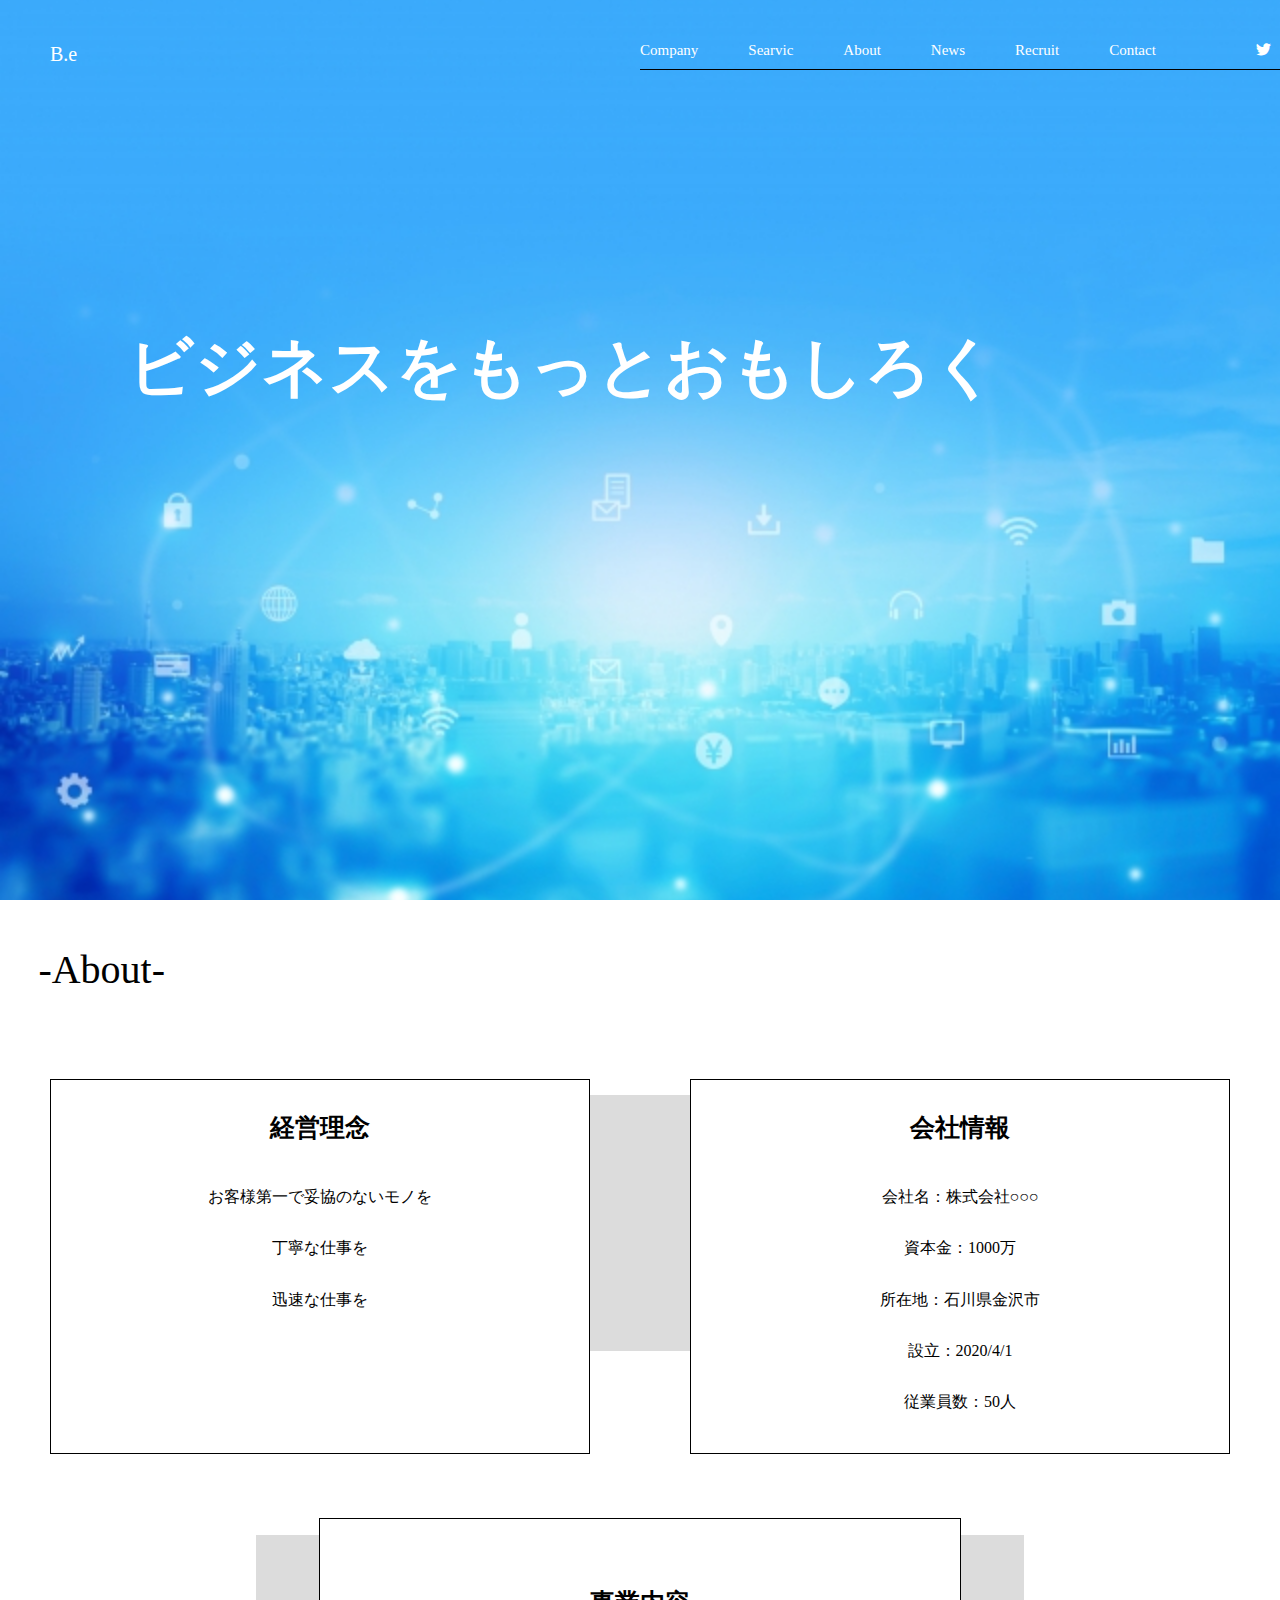
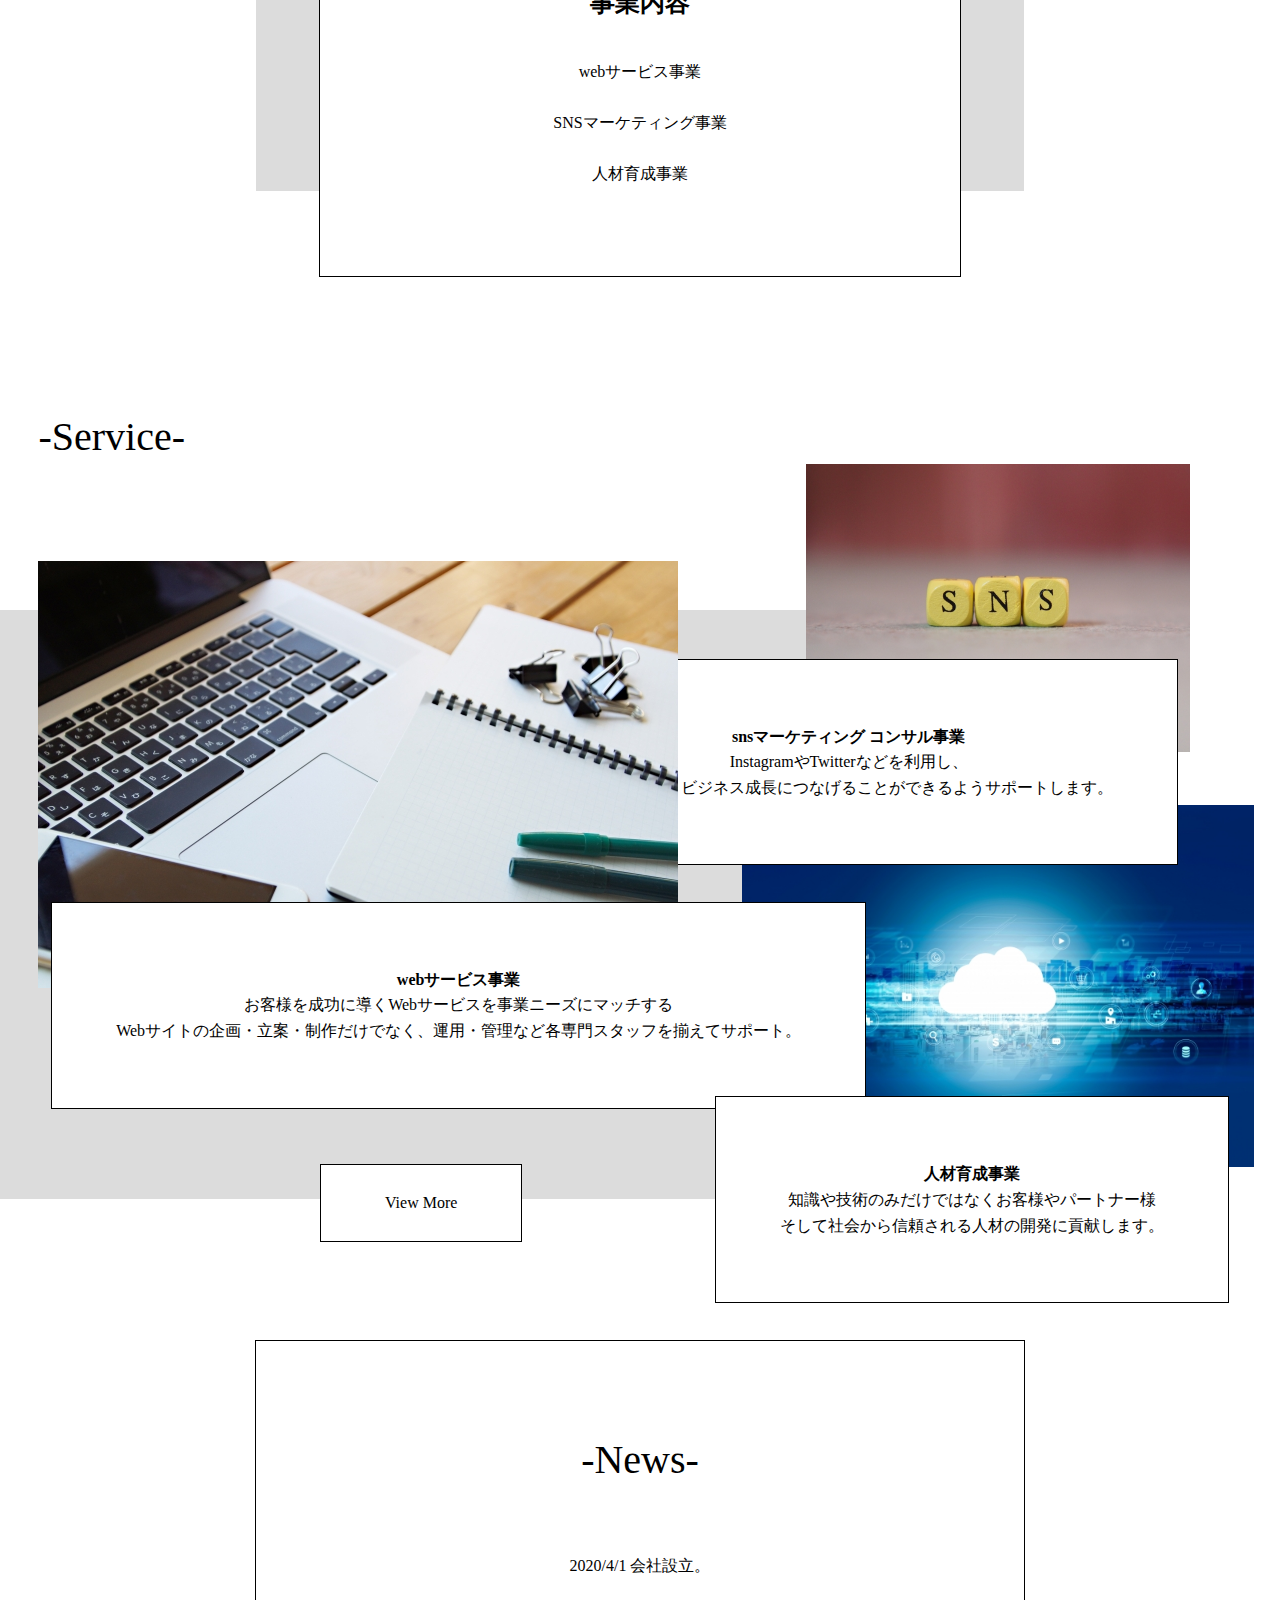
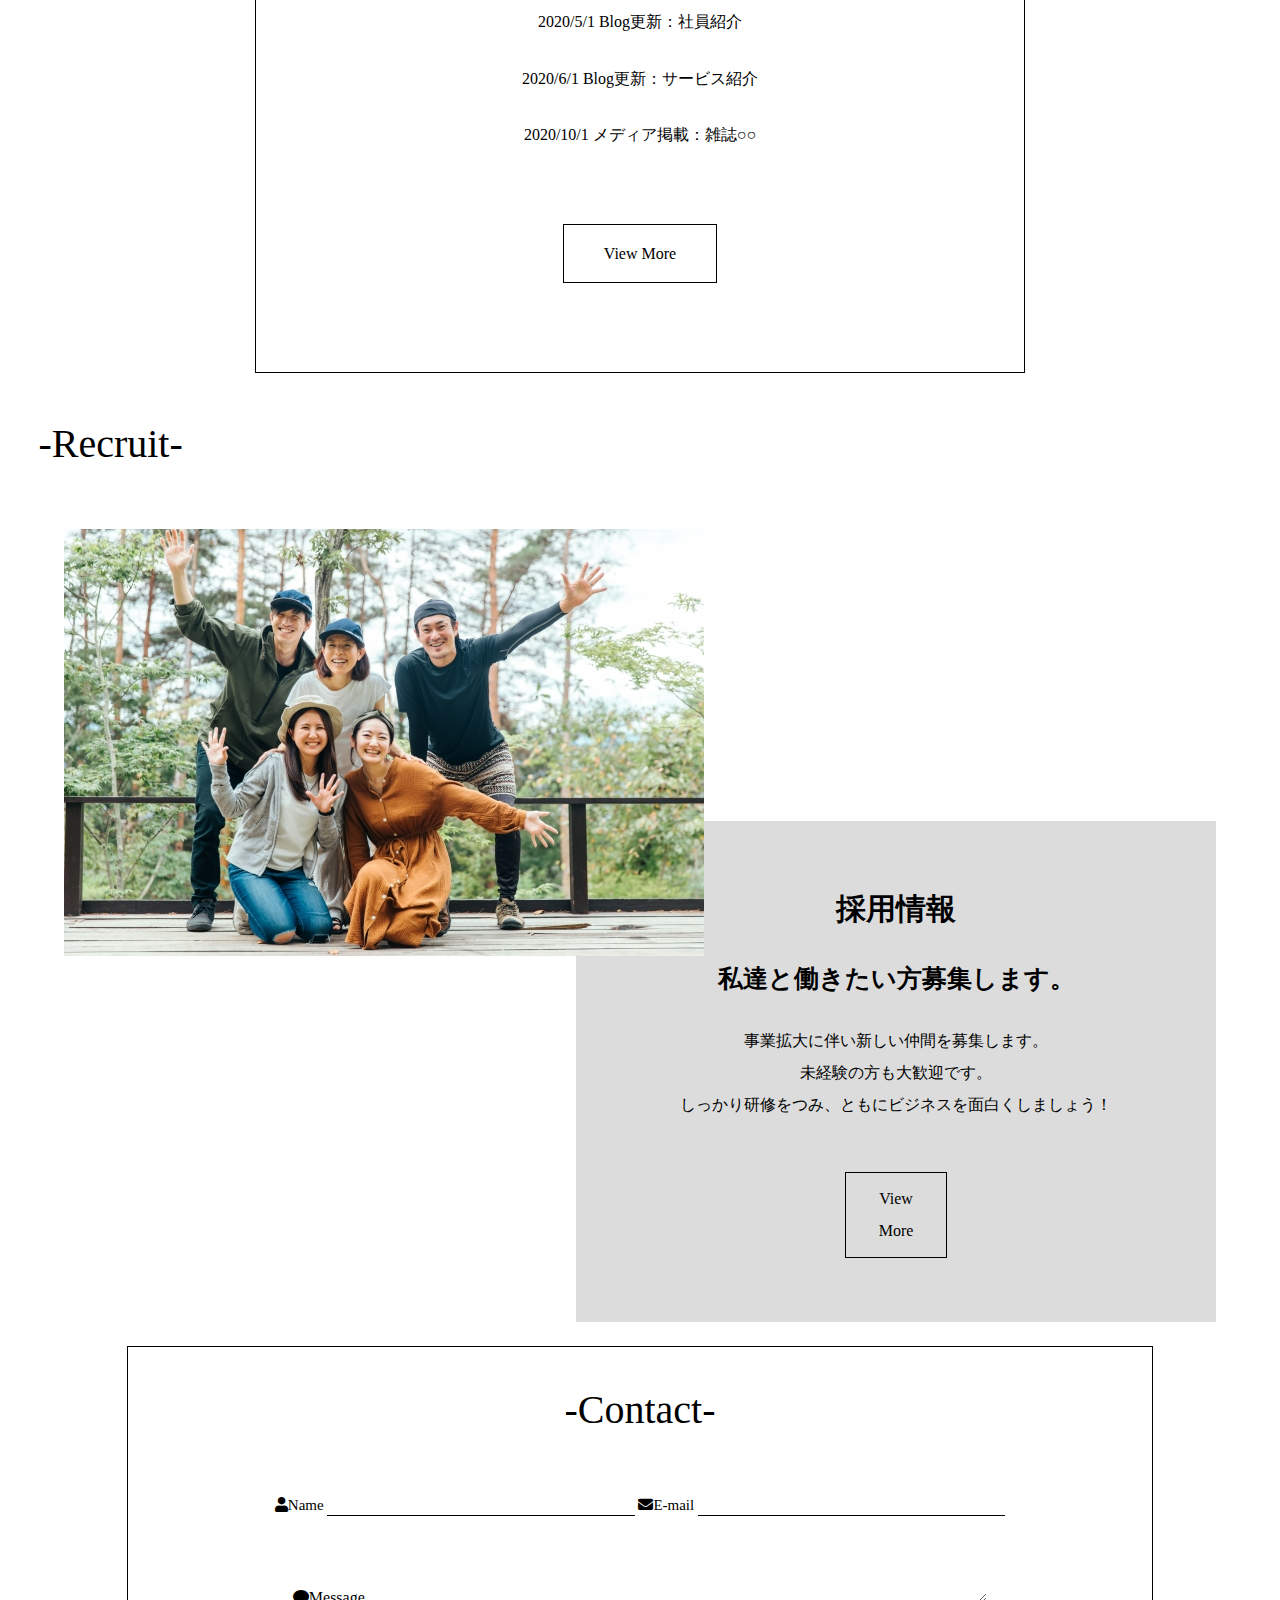
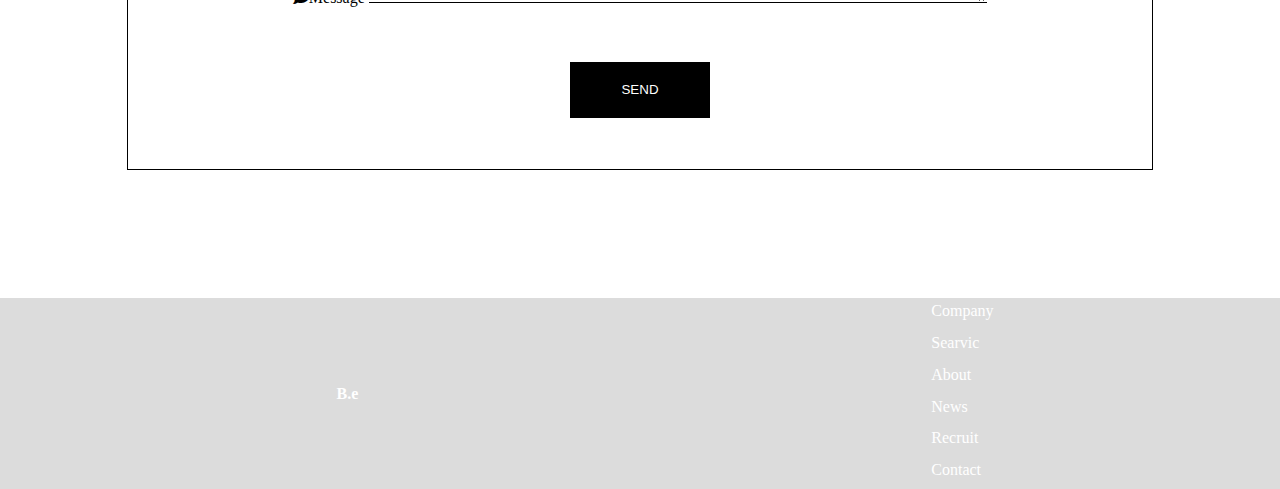
==== commit 14294ebf: "update" ====
--- a/index.html
+++ b/index.html
@@ -5,10 +5,11 @@
     <meta name="viewport" content="width=device-width, initial-scale=1.0" />
     <title>コーポレートサイト</title>
     <link rel="stylesheet" href="./css/reset.css">
-    <link rel="stylesheet" href="style.css" />
+    <link rel="stylesheet" href="./css/style.css" />
     <link href="https://use.fontawesome.com/releases/v5.6.1/css/all.css" rel="stylesheet">
   </head>
   <body>
+
     <div id="main">
     <div id="header">
       <p class="header-title">B.e</ｐ>
@@ -16,10 +17,10 @@
       <ul>
         <li class="list"><a href="./index.html">Company</a></li>
         <li class="list"><a href="./html/service.html">Searvic</a></li>
-        <li class="list">About</li>
+       <li class="list"><a href="#about">About</a></li>
         <li class="list"><a href="./html/news.html">News</a></li>
         <li class="list"><a href="./html/recruit.html">Recruit</a></li>
-        <li class="list">Contact</li>
+        <li class="list"><a href="#contact">Contact</a> </li>    
       </ul>
       <ul >
         <li class="icon"><i class="fab fa-twitter"></i></li>
@@ -36,7 +37,7 @@
 <div id="about">
   <p class="about-title">-About-</p>
   <div class="about-wrap">
-        <div class="inner">
+      <div class="inner">
       <h3>経営理念</h3>
       <p>お客様第一で妥協のないモノを</p>
       <p>丁寧な仕事を</p>    
@@ -152,14 +153,13 @@
   <div class="footer-wrap">
     <h1>B.e</h1>
     <ul class="footer-nav">
-        <li class="footer-list">Company</li>
-        <li class="footer-list">Searvice</li>
-        <li class="footer-list">About</li>
-        <li class="footer-list">News</li>
-        <li class="footer-list">Recruit</li>
-        <li class="footer-list">Contact</li>
-
-    </ul>
+         <li class="footer-list"><a href="index.html">Company</a></li>
+        <li class="footer-list"><a href="./html/service.html">Searvic</a></li>
+        <li class="footer-list"><a href="#about">About</a></li>
+        <li class="footer-list"><a href="./html/news.html">News</a></li>
+        <li class="footer-list"><a href="./html/recruit.html">Recruit</a></li>
+        <li class="footer-list"><a href="#contact">Contact</a> </li>    
+      </ul>
   </div>
 </div>
   </body>
--- a/css/style.css
+++ b/css/style.css
@@ -0,0 +1,455 @@
+html {
+  scroll-behavior: smooth;
+}
+
+#main {
+  background-image: url("../img/business2.jpg");
+  width: 100%;
+  height: 100vh;
+  background-size: cover;
+  background-position: center;
+  position: relative;
+  color: #fff;
+}
+
+#main #header {
+  font-family: Georgia, 'Times New Roman', Times, serif;
+  display: -webkit-box;
+  display: -ms-flexbox;
+  display: flex;
+  -webkit-box-pack: justify;
+      -ms-flex-pack: justify;
+          justify-content: space-between;
+  padding: 3% 0;
+}
+
+#main #header .header-title {
+  text-align: center;
+  font-size: 20px;
+  margin-left: 50px;
+}
+
+#main #header .header-nav {
+  display: -webkit-box;
+  display: -ms-flexbox;
+  display: flex;
+  border-bottom: 1px solid #000000;
+  width: 50%;
+}
+
+#main #header ul {
+  display: -webkit-box;
+  display: -ms-flexbox;
+  display: flex;
+}
+
+#main #header li {
+  list-style: none;
+  font-size: 15px;
+}
+
+#main #header .list {
+  margin-right: 50px;
+}
+
+#main #header .icon {
+  margin-left: 50px;
+}
+
+#main #header a {
+  text-decoration: none;
+  color: #fff;
+}
+
+#main .consept {
+  font-size: 65px;
+  font-family: serif;
+  font-weight: bold;
+  position: absolute;
+  top: 35%;
+  left: 10%;
+}
+
+#about {
+  position: relative;
+}
+
+#about .about-title {
+  font-size: 40px;
+  font-family: Georgia, 'Times New Roman', Times, serif;
+  padding: 3%;
+}
+
+#about .about-wrap {
+  display: -webkit-box;
+  display: -ms-flexbox;
+  display: flex;
+  -ms-flex-pack: distribute;
+      justify-content: space-around;
+  padding-top: 3%;
+  margin-bottom: 5%;
+}
+
+#about .about-div {
+  padding: 10%;
+  width: 70%;
+  background-color: #dcdcdc;
+  position: absolute;
+  top: 20%;
+  z-index: -1;
+}
+
+#about .about-div_seconnd {
+  padding: 10%;
+  width: 40%;
+  background-color: #dcdcdc;
+  position: absolute;
+  top: 65%;
+  z-index: -1;
+}
+
+#about .inner {
+  width: 40%;
+  background-color: #ffffff;
+  border: 1px solid #000;
+  text-align: center;
+  padding: 1%;
+}
+
+#about .inner h3 {
+  font-size: 25px;
+  margin-bottom: 7%;
+  margin-top: 3%;
+}
+
+#about .inner p {
+  margin-bottom: 5%;
+}
+
+#about .second_inner {
+  width: 40%;
+  background-color: #ffffff;
+  border: 1px solid #000;
+  text-align: center;
+  padding: 1%;
+}
+
+#about .second_inner h3 {
+  font-size: 25px;
+  margin-bottom: 7%;
+  margin-top: 3%;
+}
+
+#about .second_inner p {
+  margin-bottom: 5%;
+}
+
+#about .third_inner {
+  width: 40%;
+  background-color: #ffffff;
+  border: 1px solid #000;
+  text-align: center;
+  padding: 5%;
+  margin: 0 auto;
+}
+
+#about .third_inner h3 {
+  font-size: 25px;
+  margin-bottom: 7%;
+}
+
+#about .third_inner p {
+  margin-bottom: 5%;
+}
+
+#service {
+  position: relative;
+  margin-top: 7%;
+  padding-bottom: 45%;
+}
+
+#service img {
+  width: 100%;
+  display: block;
+}
+
+#service .service-title {
+  font-size: 40px;
+  font-family: Georgia, 'Times New Roman', Times, serif;
+  padding: 3%;
+}
+
+#service .service-wrap {
+  padding: 10% 0;
+}
+
+#service .service_web {
+  position: relative;
+}
+
+#service .first-img {
+  width: 30%;
+  position: absolute;
+  right: 7%;
+  top: 10%;
+}
+
+#service .second-img {
+  width: 50%;
+  position: absolute;
+  left: 3%;
+  top: 20%;
+  z-index: 20;
+}
+
+#service .third-img {
+  width: 40%;
+  position: absolute;
+  right: 2%;
+  top: 45%;
+}
+
+#service .back-div {
+  background-color: gainsboro;
+  padding: 23% 33%;
+  position: absolute;
+  z-index: -10;
+  top: 25%;
+}
+
+#service .service-inner {
+  position: absolute;
+  background-color: #fff;
+  text-align: center;
+  padding: 5%;
+  border: 1px solid #000;
+  top: 30%;
+  right: 8%;
+  z-index: 10;
+}
+
+#service .service-inner_second {
+  position: absolute;
+  background-color: #fff;
+  text-align: center;
+  padding: 5%;
+  border: 1px solid #000;
+  top: 55%;
+  left: 4%;
+  z-index: 30;
+}
+
+#service .service-inner_third {
+  position: absolute;
+  background-color: #fff;
+  text-align: center;
+  padding: 5%;
+  border: 1px solid #000;
+  top: 75%;
+  right: 4%;
+  z-index: 30;
+}
+
+#service .btn {
+  position: absolute;
+  border: 1px solid #000;
+  padding: 2% 5%;
+  bottom: 10%;
+  left: 25%;
+  background-color: #fff;
+}
+
+#service .btn a {
+  text-decoration: none;
+  color: #000;
+}
+
+#news {
+  padding: 5% 0 7% 0;
+  width: 60%;
+  margin: 0 auto;
+  border: 1px solid #000;
+}
+
+#news .news-title {
+  font-size: 40px;
+  font-family: Georgia, 'Times New Roman', Times, serif;
+  padding: 3%;
+  margin-bottom: 5%;
+}
+
+#news .news-wrap {
+  text-align: center;
+}
+
+#news .news-list {
+  list-style: none;
+  margin-bottom: 4%;
+}
+
+#news .btn {
+  border: 1px solid #000;
+  padding: 2% 5%;
+  margin: 10% 40% 0;
+}
+
+#news a {
+  text-decoration: none;
+  color: #000;
+}
+
+#recruit {
+  margin-bottom: 25%;
+}
+
+#recruit .recruit-title {
+  font-size: 40px;
+  font-family: Georgia, 'Times New Roman', Times, serif;
+  padding: 3%;
+}
+
+#recruit .recruit-wrap {
+  position: relative;
+  padding: 20% 0;
+}
+
+#recruit .recruit-img {
+  width: 50%;
+  position: absolute;
+  top: 3%;
+  left: 5%;
+  z-index: 10;
+}
+
+#recruit img {
+  width: 100%;
+  display: block;
+}
+
+#recruit .recruit-text {
+  width: 40%;
+  text-align: center;
+  padding: 5%;
+  background-color: gainsboro;
+  position: absolute;
+  right: 5%;
+  top: 60%;
+}
+
+#recruit .recruit-text h3 {
+  margin-bottom: 5%;
+  font-size: 30px;
+}
+
+#recruit .recruit-text h5 {
+  margin-bottom: 5%;
+  font-size: 25px;
+}
+
+#recruit .recruit-text p {
+  line-height: 2.0;
+  margin-bottom: 6%;
+}
+
+#recruit .recruit-text a {
+  text-decoration: none;
+  color: #000;
+}
+
+#recruit .recruit-text .btn {
+  border: 1px solid #000;
+  padding: 2% 3%;
+  margin: 10% 40% 0;
+}
+
+#contact {
+  margin: 0 auto;
+  text-align: center;
+  border: 1px solid #000;
+  width: 80%;
+  margin-bottom: 10%;
+}
+
+#contact .contact-title {
+  font-size: 40px;
+  font-family: Georgia, 'Times New Roman', Times, serif;
+  padding: 3%;
+}
+
+#contact .contact-wrap {
+  margin: 0 auto;
+  text-align: center;
+  font-size: 15px;
+}
+
+#contact form {
+  text-align: center;
+  margin-top: 2%;
+}
+
+#contact .input {
+  border: none;
+  border-bottom: 1px solid #000;
+  background-color: transparent;
+  width: 30%;
+  outline: 0;
+  -webkit-box-sizing: border-box;
+          box-sizing: border-box;
+}
+
+#contact .msg {
+  margin: 0 auto;
+  border: none;
+  width: 60%;
+  border-bottom: 1px solid #000;
+  background-color: transparent;
+  outline: 0;
+  margin-top: 5%;
+}
+
+#contact .btn {
+  background-color: #000;
+  color: #fff;
+  margin: 5% 0;
+  padding: 2% 5%;
+  border: none;
+}
+
+#footer {
+  margin: 0 auto;
+  background-color: gainsboro;
+  color: #fff;
+}
+
+#footer .footer-wrap {
+  display: -webkit-box;
+  display: -ms-flexbox;
+  display: flex;
+  -ms-flex-pack: distribute;
+      justify-content: space-around;
+  -webkit-box-align: center;
+      -ms-flex-align: center;
+          align-items: center;
+  width: 100%;
+}
+
+#footer .footer-wrap h1 {
+  margin-left: 50px;
+}
+
+#footer .footer-nav {
+  -webkit-box-align: center;
+      -ms-flex-align: center;
+          align-items: center;
+}
+
+#footer .footer-nav .footer-list {
+  list-style: none;
+  margin-bottom: 10%;
+}
+
+#footer .footer-nav .footer-list a {
+  text-decoration: none;
+  color: #fff;
+}
+/*# sourceMappingURL=style.css.map */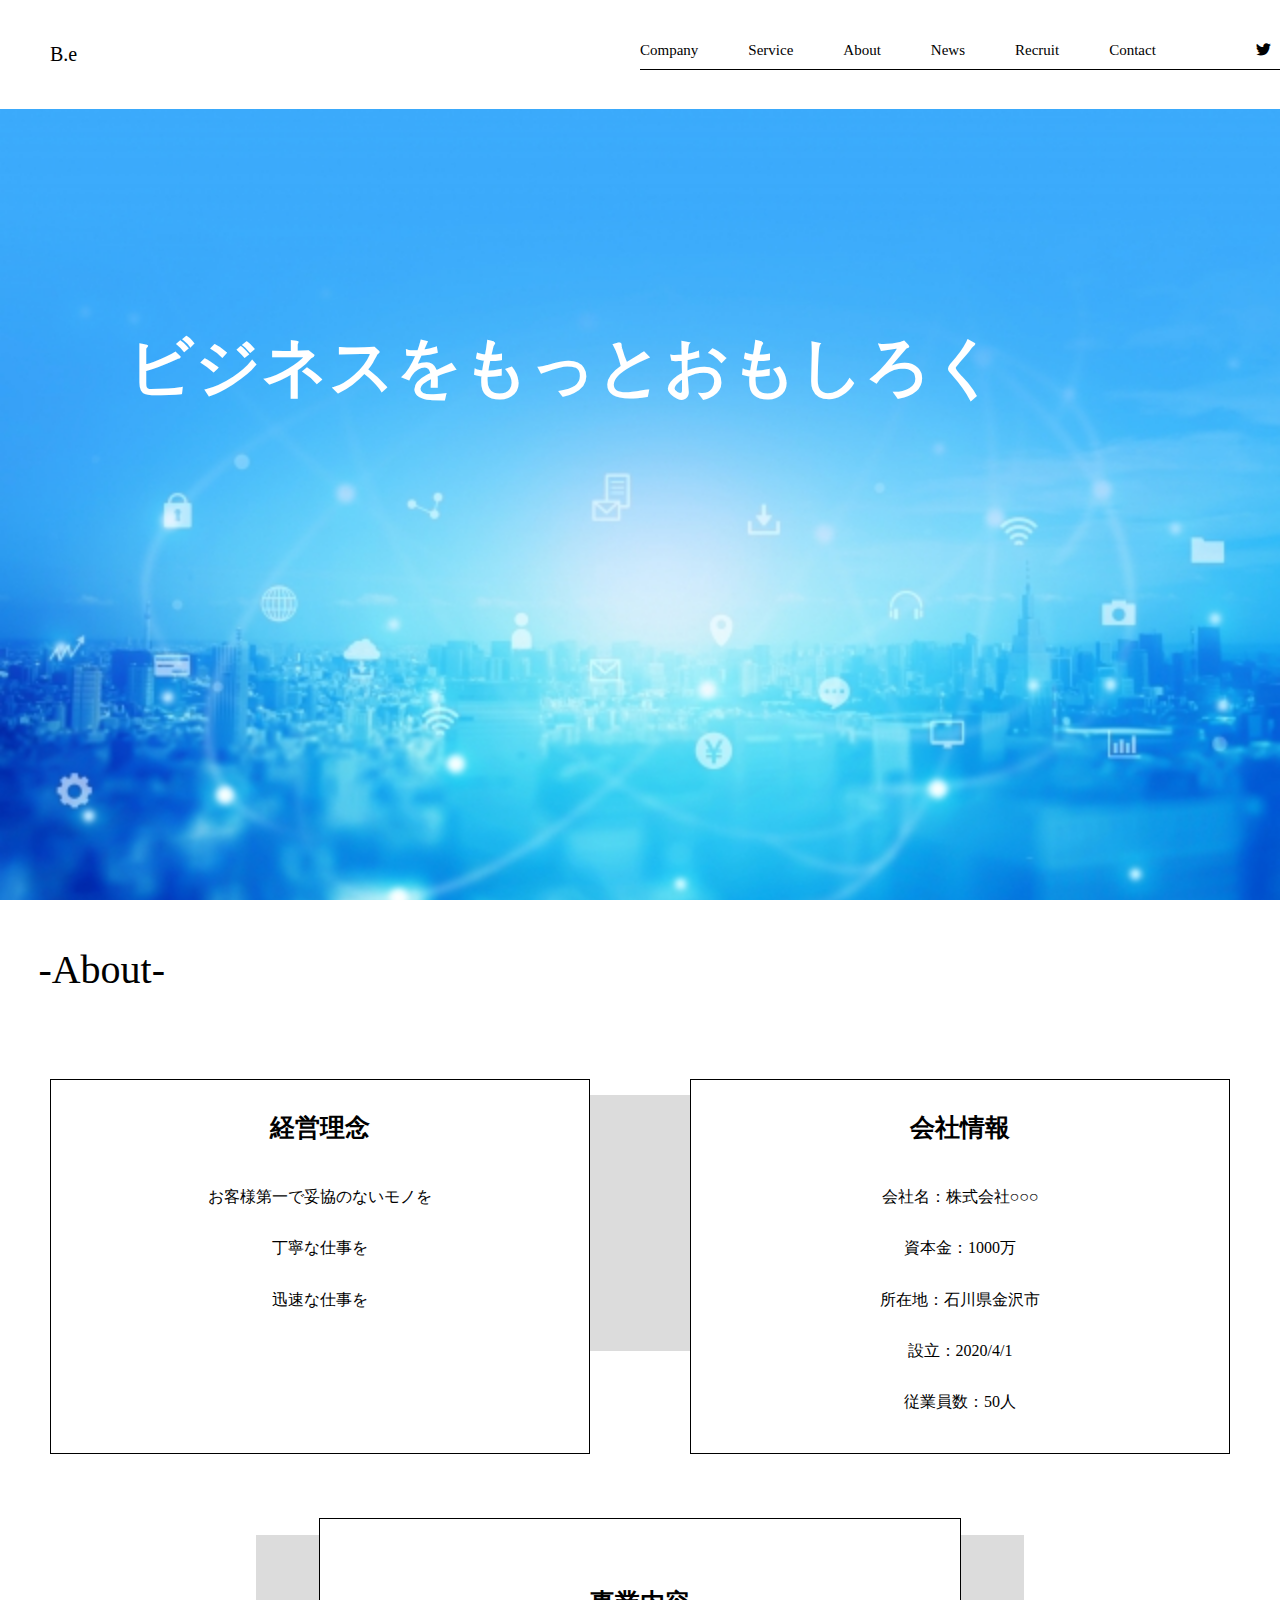
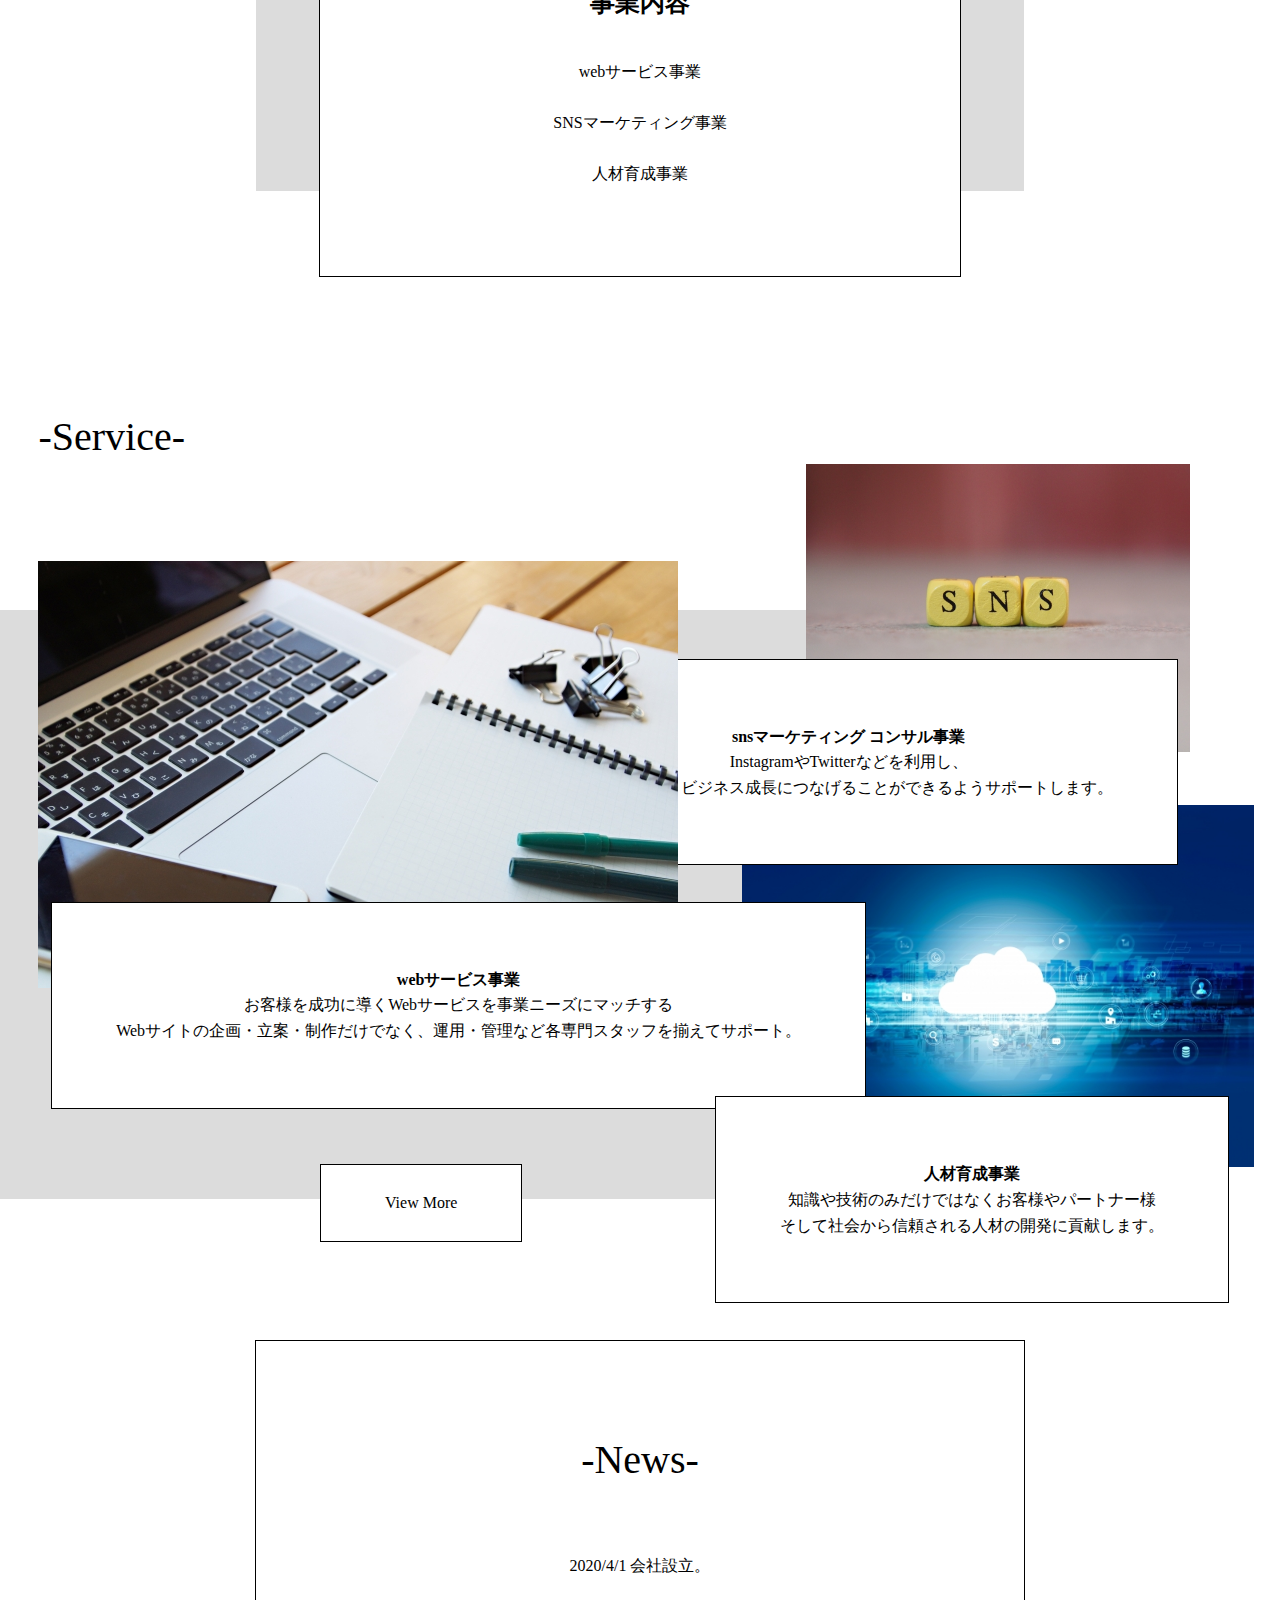
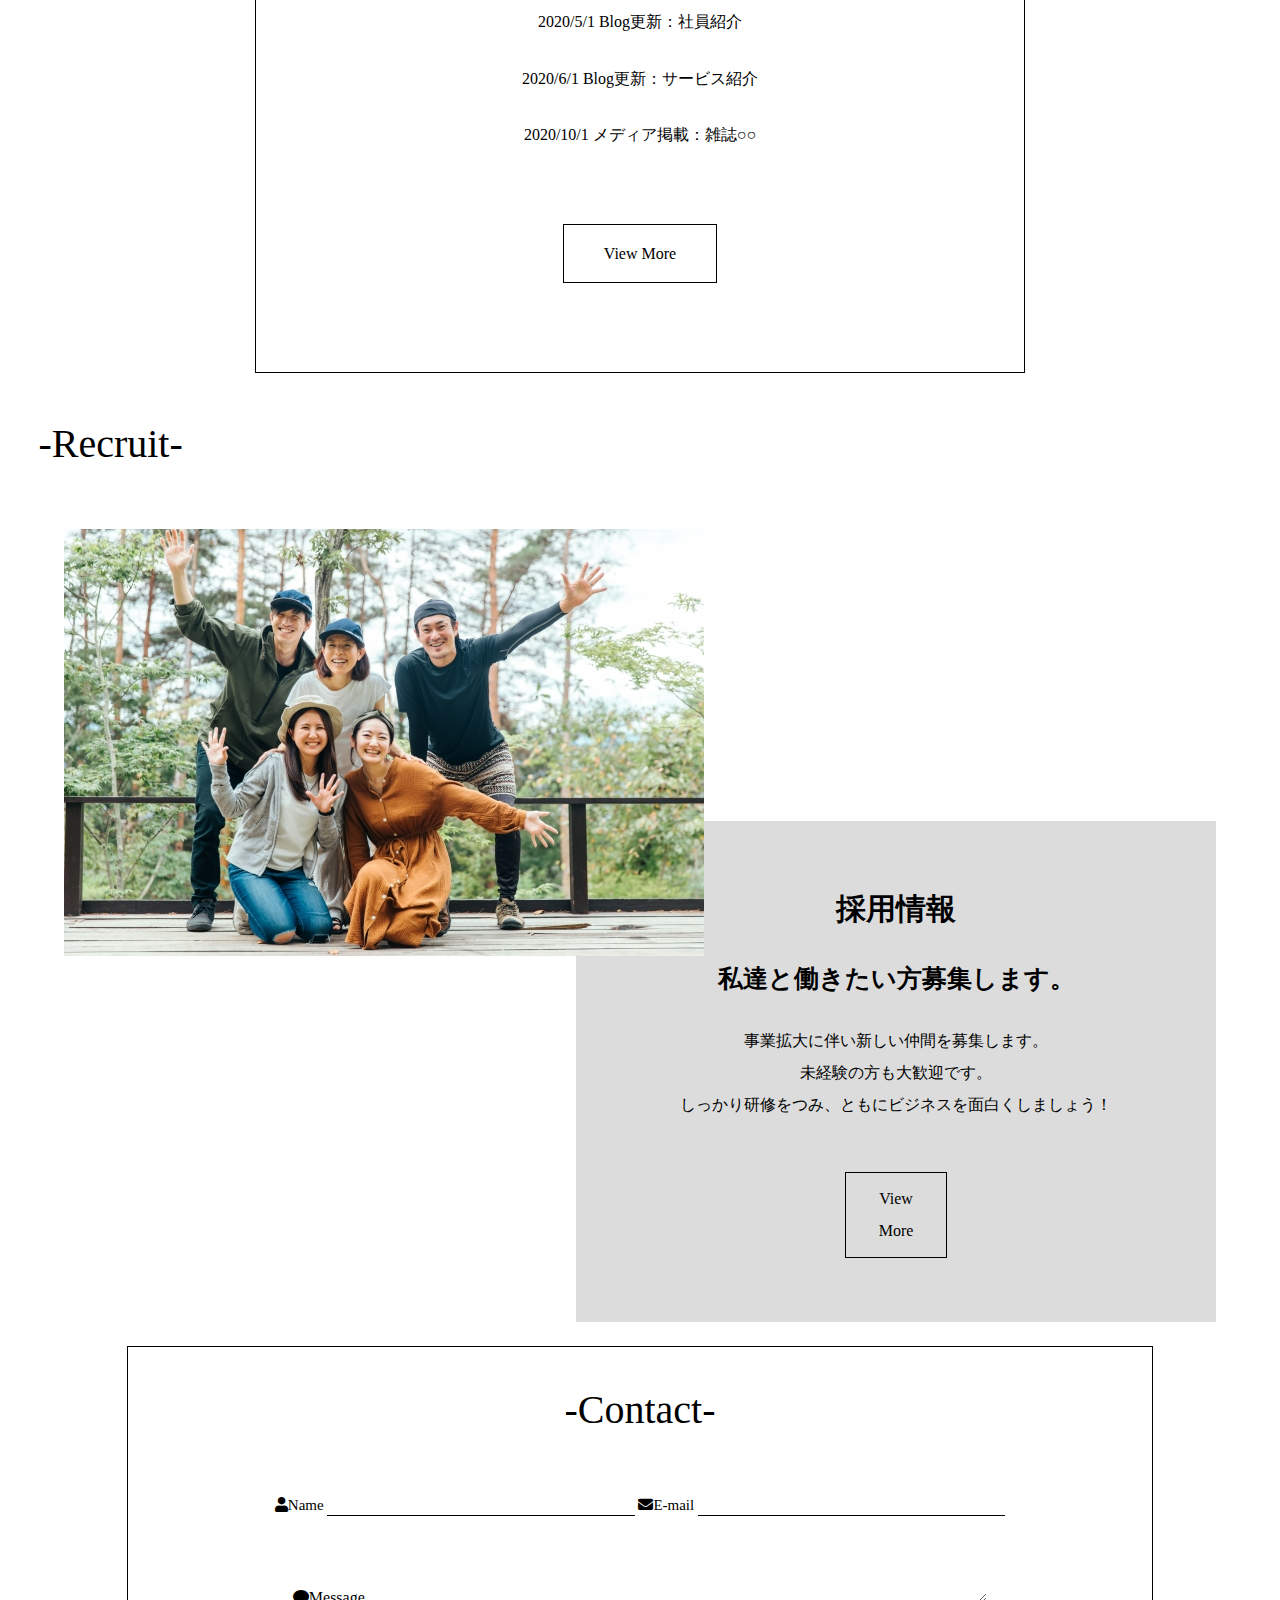
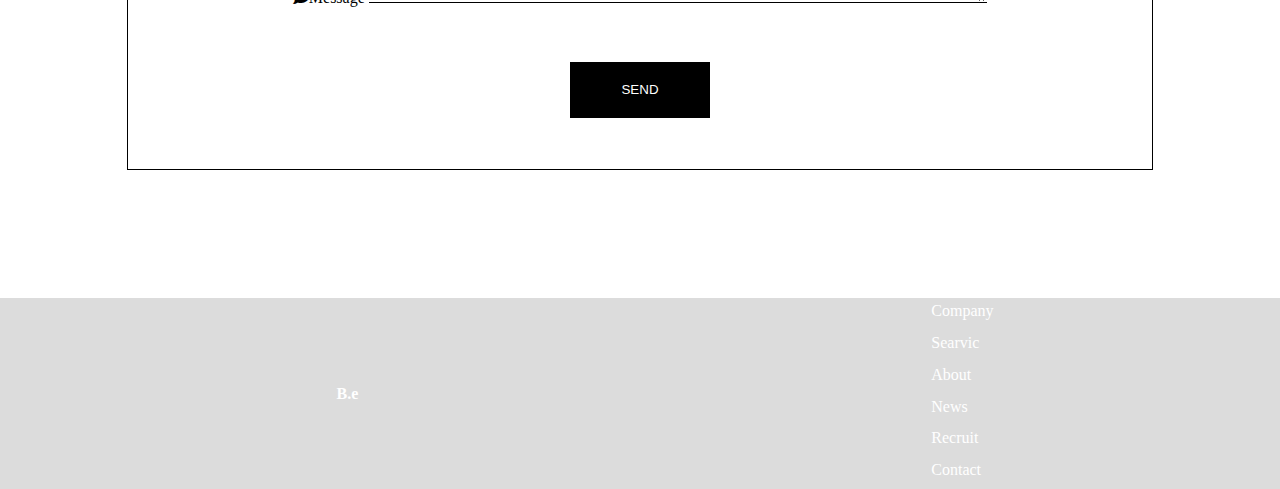
==== commit 1dabd106: "update4" ====
--- a/index.html
+++ b/index.html
@@ -16,18 +16,37 @@
     <div class="header-nav">
       <ul>
         <li class="list"><a href="./index.html">Company</a></li>
-        <li class="list"><a href="./html/service.html">Searvic</a></li>
+        <li class="list"><a href="./html/service.html">Service</a></li>
        <li class="list"><a href="#about">About</a></li>
         <li class="list"><a href="./html/news.html">News</a></li>
         <li class="list"><a href="./html/recruit.html">Recruit</a></li>
         <li class="list"><a href="#contact">Contact</a> </li>    
       </ul>
+
       <ul >
         <li class="icon"><i class="fab fa-twitter"></i></li>
         <li class="icon"><i class="fab fa-facebook-square"></i></li>
         <li class="icon"><i class="fab fa-instagram"></i></li>
       </ul>
     </div>
+
+    <div id="nav">
+      <ul>
+        <li ><a href="./index.html">Company</a></li>
+        <li ><a href="./html/service.html">Searvic</a></li>
+        <li><a href="#about">About</a></li>
+        <li ><a href="./html/news.html">News</a></li>
+        <li ><a href="./html/recruit.html">Recruit</a></li>
+        <li ><a href="#contact">Contact</a> </li>    
+      </ul>
+    </div>
+
+     <div id="hamburger">
+            <span class="inner_line" id="line1"></span>
+            <span class="inner_line" id="line2"></span>
+            <span class="inner_line" id="line3"></span>
+     </div>
+
   </div>
   <div class="company-vis">
     <p class="consept">ビジネスをもっとおもしろく</p>
@@ -162,5 +181,6 @@
       </ul>
   </div>
 </div>
+  <script src="./JS/main.js"></script>
   </body>
 </html>--- a/css/style.css
+++ b/css/style.css
@@ -20,6 +20,7 @@
   -webkit-box-pack: justify;
       -ms-flex-pack: justify;
           justify-content: space-between;
+  background-color: #fff;
   padding: 3% 0;
 }
 
@@ -27,6 +28,14 @@
   text-align: center;
   font-size: 20px;
   margin-left: 50px;
+  color: #000;
+}
+
+@media screen and (max-width: 768px) {
+  #main #header .header-title {
+    margin-left: 20px;
+    line-height: 2.0;
+  }
 }
 
 #main #header .header-nav {
@@ -37,28 +46,132 @@
   width: 50%;
 }
 
-#main #header ul {
+@media screen and (max-width: 768px) {
+  #main #header .header-nav {
+    display: none;
+  }
+}
+
+#main #header .header-nav ul {
   display: -webkit-box;
   display: -ms-flexbox;
   display: flex;
 }
 
-#main #header li {
+#main #header .header-nav li {
   list-style: none;
   font-size: 15px;
 }
 
-#main #header .list {
+#main #header .header-nav .list {
   margin-right: 50px;
 }
 
-#main #header .icon {
+#main #header .header-nav .icon {
   margin-left: 50px;
-}
-
-#main #header a {
+  color: #000;
+}
+
+#main #header .header-nav a {
   text-decoration: none;
-  color: #fff;
+  color: #000;
+}
+
+#main #header #nav {
+  display: none;
+}
+
+@media screen and (max-width: 768px) {
+  #main #header #nav {
+    position: absolute;
+    left: -100%;
+    top: 0;
+    width: 100%;
+    height: 100vh;
+    background: #ffffff;
+    -webkit-transition: .7s;
+    transition: .7s;
+    display: block;
+    z-index: 100;
+  }
+  #main #header #nav.in {
+    -webkit-transform: translateX(100%);
+            transform: translateX(100%);
+  }
+  #main #header #nav ul {
+    padding-top: 80px;
+  }
+  #main #header #nav li {
+    list-style-type: none;
+    font-size: 20px;
+  }
+  #main #header #nav a {
+    display: block;
+    text-decoration: none;
+    color: #000000;
+    margin: 0 20px;
+    padding: 10px;
+    -webkit-transition: .5s;
+    transition: .5s;
+  }
+  #main #header #nav a:hover {
+    color: #ffffff;
+    background: dodgerblue;
+    border-bottom: none;
+  }
+}
+
+#main #header #hamburger {
+  display: none;
+}
+
+@media screen and (max-width: 768px) {
+  #main #header #hamburger {
+    top: 20px;
+    right: 15px;
+    width: 50px;
+    height: 44px;
+    position: absolute;
+    cursor: pointer;
+    display: block;
+    z-index: 100;
+    -webkit-transition: 0.4s;
+    transition: 0.4s;
+  }
+  #main #header #hamburger .inner_line {
+    display: block;
+    position: absolute;
+    width: 35px;
+    height: 2px;
+    background-color: #000;
+    -webkit-transition: 0.8s;
+    transition: 0.8s;
+  }
+  #main #header #hamburger #line1 {
+    top: 0;
+  }
+  #main #header #hamburger #line2 {
+    top: 10px;
+  }
+  #main #header #hamburger #line3 {
+    bottom: 20px;
+  }
+  #main #header #hamburger .line_1, #main #header #hamburger .line_2, #main #header #hamburger .line_3 {
+    background: #000000;
+  }
+  #main #header #hamburger .line_1 {
+    -webkit-transform: rotate(-45deg);
+            transform: rotate(-45deg);
+    top: 0;
+  }
+  #main #header #hamburger .line_2 {
+    opacity: 0;
+  }
+  #main #header #hamburger .line_3 {
+    -webkit-transform: rotate(45deg);
+            transform: rotate(45deg);
+    top: 0;
+  }
 }
 
 #main .consept {
@@ -74,10 +187,24 @@
   position: relative;
 }
 
+@media screen and (max-width: 768px) {
+  #about {
+    padding: 5%;
+    margin-top: 3%;
+  }
+}
+
 #about .about-title {
   font-size: 40px;
   font-family: Georgia, 'Times New Roman', Times, serif;
   padding: 3%;
+}
+
+@media screen and (max-width: 768px) {
+  #about .about-title {
+    text-align: center;
+    margin-bottom: 5%;
+  }
 }
 
 #about .about-wrap {
@@ -90,6 +217,12 @@
   margin-bottom: 5%;
 }
 
+@media screen and (max-width: 768px) {
+  #about .about-wrap {
+    display: inherit;
+  }
+}
+
 #about .about-div {
   padding: 10%;
   width: 70%;
@@ -99,6 +232,12 @@
   z-index: -1;
 }
 
+@media screen and (max-width: 768px) {
+  #about .about-div {
+    display: none;
+  }
+}
+
 #about .about-div_seconnd {
   padding: 10%;
   width: 40%;
@@ -108,6 +247,12 @@
   z-index: -1;
 }
 
+@media screen and (max-width: 768px) {
+  #about .about-div_seconnd {
+    display: none;
+  }
+}
+
 #about .inner {
   width: 40%;
   background-color: #ffffff;
@@ -126,6 +271,14 @@
   margin-bottom: 5%;
 }
 
+@media screen and (max-width: 768px) {
+  #about .inner {
+    width: 100%;
+    margin-bottom: 5%;
+    padding: 0;
+  }
+}
+
 #about .second_inner {
   width: 40%;
   background-color: #ffffff;
@@ -144,6 +297,13 @@
   margin-bottom: 5%;
 }
 
+@media screen and (max-width: 768px) {
+  #about .second_inner {
+    width: 100%;
+    padding: 0;
+  }
+}
+
 #about .third_inner {
   width: 40%;
   background-color: #ffffff;
@@ -160,6 +320,13 @@
 
 #about .third_inner p {
   margin-bottom: 5%;
+}
+
+@media screen and (max-width: 768px) {
+  #about .third_inner {
+    width: 100%;
+    padding: 0;
+  }
 }
 
 #service {
@@ -168,6 +335,14 @@
   padding-bottom: 45%;
 }
 
+@media screen and (max-width: 768px) {
+  #service {
+    text-align: center;
+    margin-top: 3%;
+    padding-bottom: 5%;
+  }
+}
+
 #service img {
   width: 100%;
   display: block;
@@ -179,10 +354,22 @@
   padding: 3%;
 }
 
+@media screen and (max-width: 768px) {
+  #service .service-title {
+    margin: 0 auto;
+  }
+}
+
 #service .service-wrap {
   padding: 10% 0;
 }
 
+@media screen and (max-width: 768px) {
+  #service .service-wrap {
+    text-align: center;
+  }
+}
+
 #service .service_web {
   position: relative;
 }
@@ -192,6 +379,15 @@
   position: absolute;
   right: 7%;
   top: 10%;
+}
+
+@media screen and (max-width: 768px) {
+  #service .first-img {
+    position: inherit;
+    width: 80%;
+    margin: 0 auto;
+    margin-bottom: 3%;
+  }
 }
 
 #service .second-img {
@@ -202,11 +398,29 @@
   z-index: 20;
 }
 
+@media screen and (max-width: 768px) {
+  #service .second-img {
+    position: inherit;
+    width: 80%;
+    margin: 0 auto;
+    margin-bottom: 3%;
+  }
+}
+
 #service .third-img {
   width: 40%;
   position: absolute;
   right: 2%;
   top: 45%;
+}
+
+@media screen and (max-width: 768px) {
+  #service .third-img {
+    position: inherit;
+    width: 80%;
+    margin: 0 auto;
+    margin-bottom: 3%;
+  }
 }
 
 #service .back-div {
@@ -217,6 +431,12 @@
   top: 25%;
 }
 
+@media screen and (max-width: 768px) {
+  #service .back-div {
+    display: none;
+  }
+}
+
 #service .service-inner {
   position: absolute;
   background-color: #fff;
@@ -228,6 +448,15 @@
   z-index: 10;
 }
 
+@media screen and (max-width: 768px) {
+  #service .service-inner {
+    position: inherit;
+    width: 80%;
+    margin: 0 auto;
+    margin-bottom: 5%;
+  }
+}
+
 #service .service-inner_second {
   position: absolute;
   background-color: #fff;
@@ -239,6 +468,15 @@
   z-index: 30;
 }
 
+@media screen and (max-width: 768px) {
+  #service .service-inner_second {
+    position: inherit;
+    width: 80%;
+    margin: 0 auto;
+    margin-bottom: 5%;
+  }
+}
+
 #service .service-inner_third {
   position: absolute;
   background-color: #fff;
@@ -248,6 +486,15 @@
   top: 75%;
   right: 4%;
   z-index: 30;
+}
+
+@media screen and (max-width: 768px) {
+  #service .service-inner_third {
+    position: inherit;
+    width: 80%;
+    margin: 0 auto;
+    margin-bottom: 5%;
+  }
 }
 
 #service .btn {
@@ -264,11 +511,26 @@
   color: #000;
 }
 
+@media screen and (max-width: 768px) {
+  #service .btn {
+    position: inherit;
+    width: 30%;
+    margin: 0 auto;
+  }
+}
+
 #news {
   padding: 5% 0 7% 0;
   width: 60%;
   margin: 0 auto;
   border: 1px solid #000;
+}
+
+@media screen and (max-width: 768px) {
+  #news {
+    width: 90%;
+    margin-bottom: 5%;
+  }
 }
 
 #news .news-title {
@@ -287,10 +549,23 @@
   margin-bottom: 4%;
 }
 
+@media screen and (max-width: 768px) {
+  #news .news-list {
+    margin-bottom: 7%;
+  }
+}
+
 #news .btn {
   border: 1px solid #000;
   padding: 2% 5%;
   margin: 10% 40% 0;
+}
+
+@media screen and (max-width: 768px) {
+  #news .btn {
+    width: 40%;
+    margin: 0 auto;
+  }
 }
 
 #news a {
@@ -300,6 +575,12 @@
 
 #recruit {
   margin-bottom: 25%;
+}
+
+@media screen and (max-width: 768px) {
+  #recruit {
+    text-align: center;
+  }
 }
 
 #recruit .recruit-title {
@@ -313,6 +594,12 @@
   padding: 20% 0;
 }
 
+@media screen and (max-width: 768px) {
+  #recruit .recruit-wrap {
+    padding: 8% 0;
+  }
+}
+
 #recruit .recruit-img {
   width: 50%;
   position: absolute;
@@ -321,11 +608,24 @@
   z-index: 10;
 }
 
+@media screen and (max-width: 768px) {
+  #recruit .recruit-img {
+    width: 90%;
+    position: inherit;
+  }
+}
+
 #recruit img {
   width: 100%;
   display: block;
 }
 
+@media screen and (max-width: 768px) {
+  #recruit img {
+    margin: 0 auto;
+  }
+}
+
 #recruit .recruit-text {
   width: 40%;
   text-align: center;
@@ -362,12 +662,32 @@
   margin: 10% 40% 0;
 }
 
+@media screen and (max-width: 768px) {
+  #recruit .recruit-text .btn {
+    width: 50%;
+    margin: 0 auto;
+  }
+}
+
+@media screen and (max-width: 768px) {
+  #recruit .recruit-text {
+    position: inherit;
+    width: 100%;
+  }
+}
+
 #contact {
   margin: 0 auto;
   text-align: center;
   border: 1px solid #000;
   width: 80%;
   margin-bottom: 10%;
+}
+
+@media screen and (max-width: 768px) {
+  #contact {
+    padding: 5%;
+  }
 }
 
 #contact .contact-title {
@@ -397,6 +717,13 @@
           box-sizing: border-box;
 }
 
+@media screen and (max-width: 768px) {
+  #contact .input {
+    width: 100%;
+    margin-bottom: 4%;
+  }
+}
+
 #contact .msg {
   margin: 0 auto;
   border: none;
@@ -405,6 +732,13 @@
   background-color: transparent;
   outline: 0;
   margin-top: 5%;
+}
+
+@media screen and (max-width: 768px) {
+  #contact .msg {
+    width: 100%;
+    margin-top: 0;
+  }
 }
 
 #contact .btn {
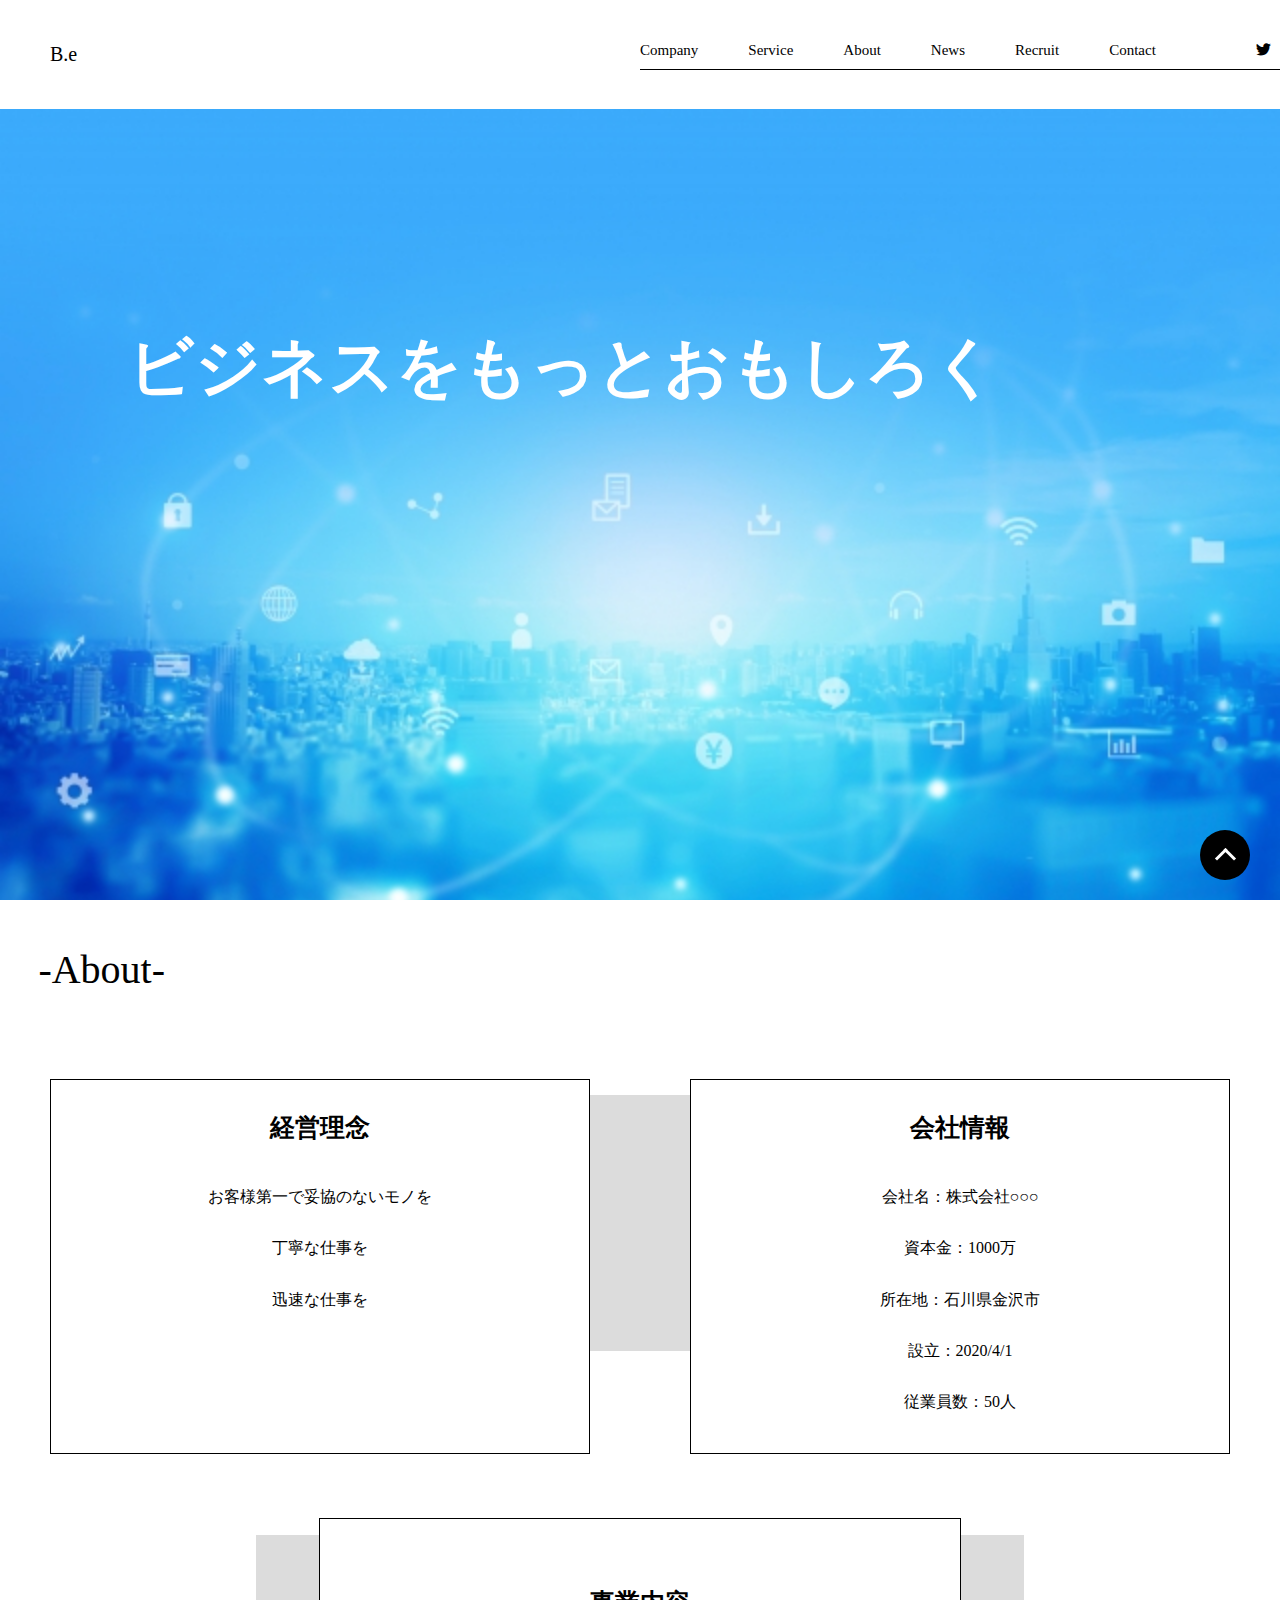
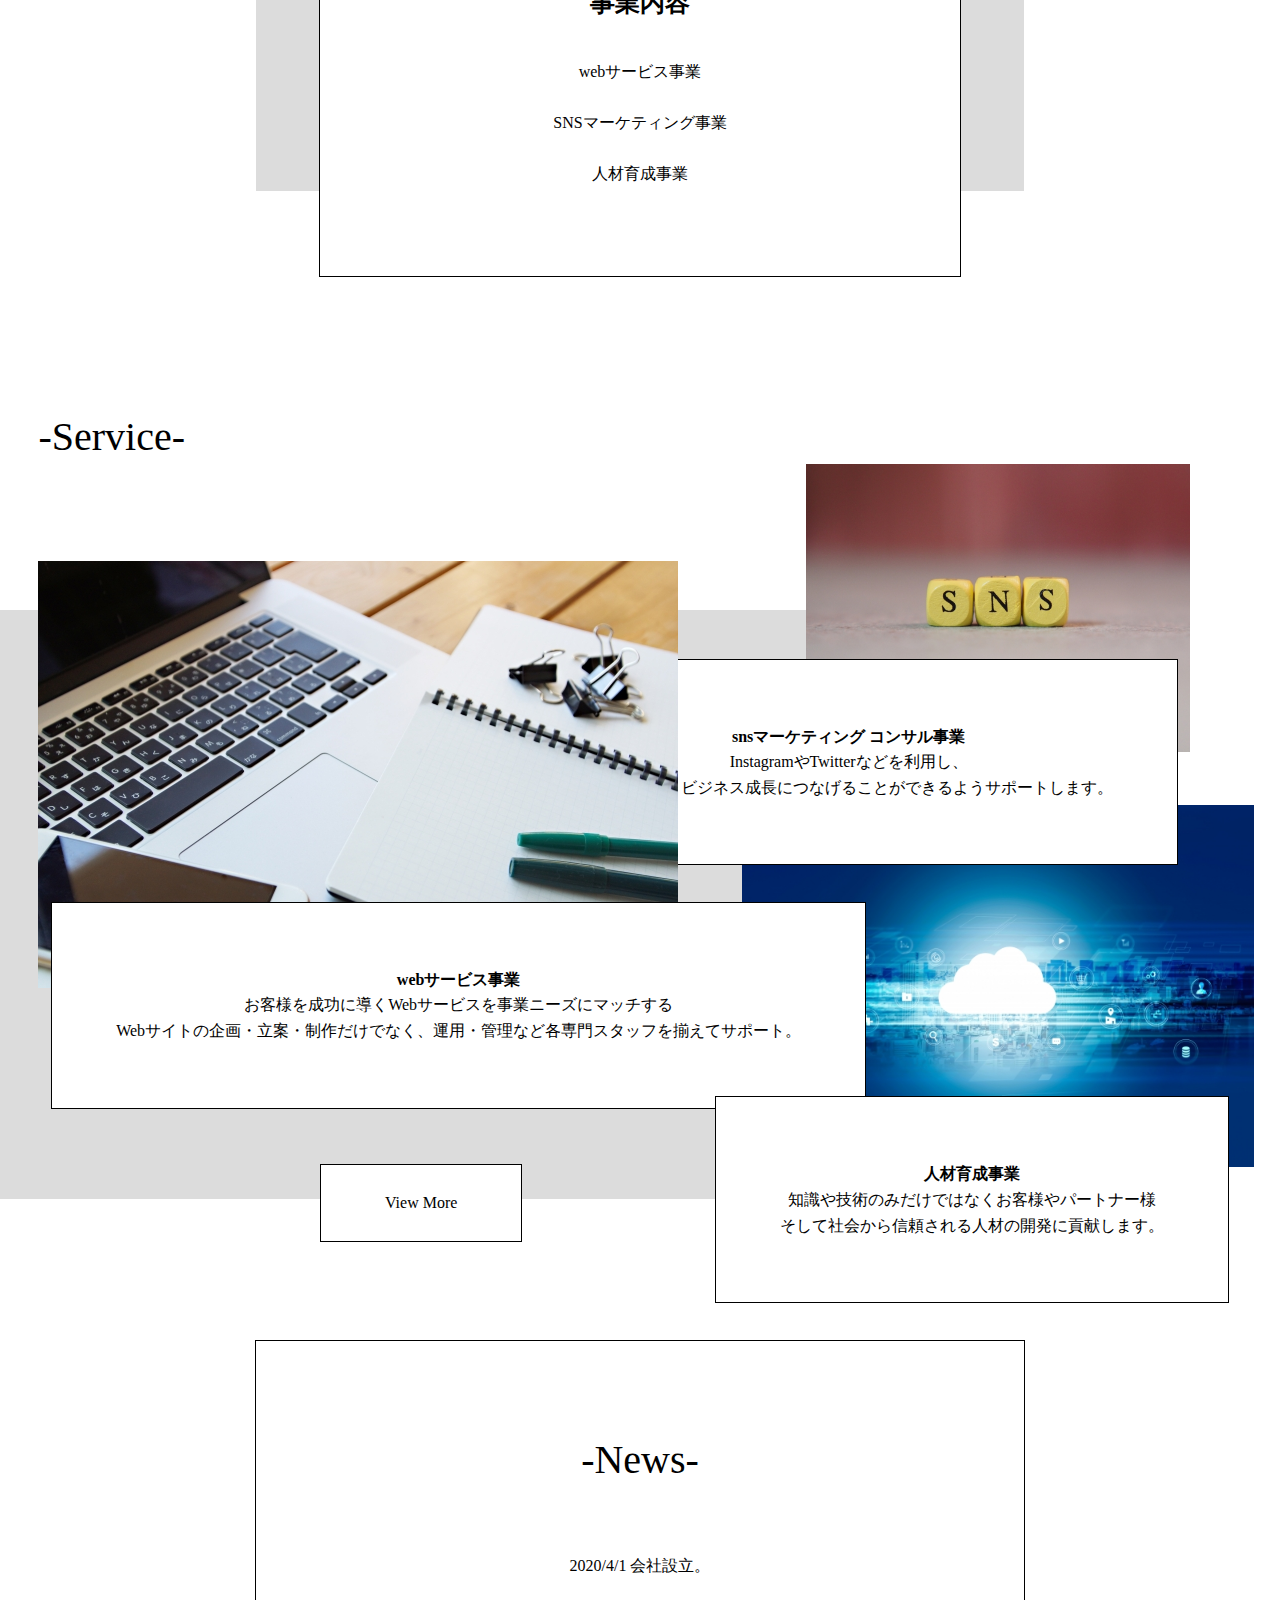
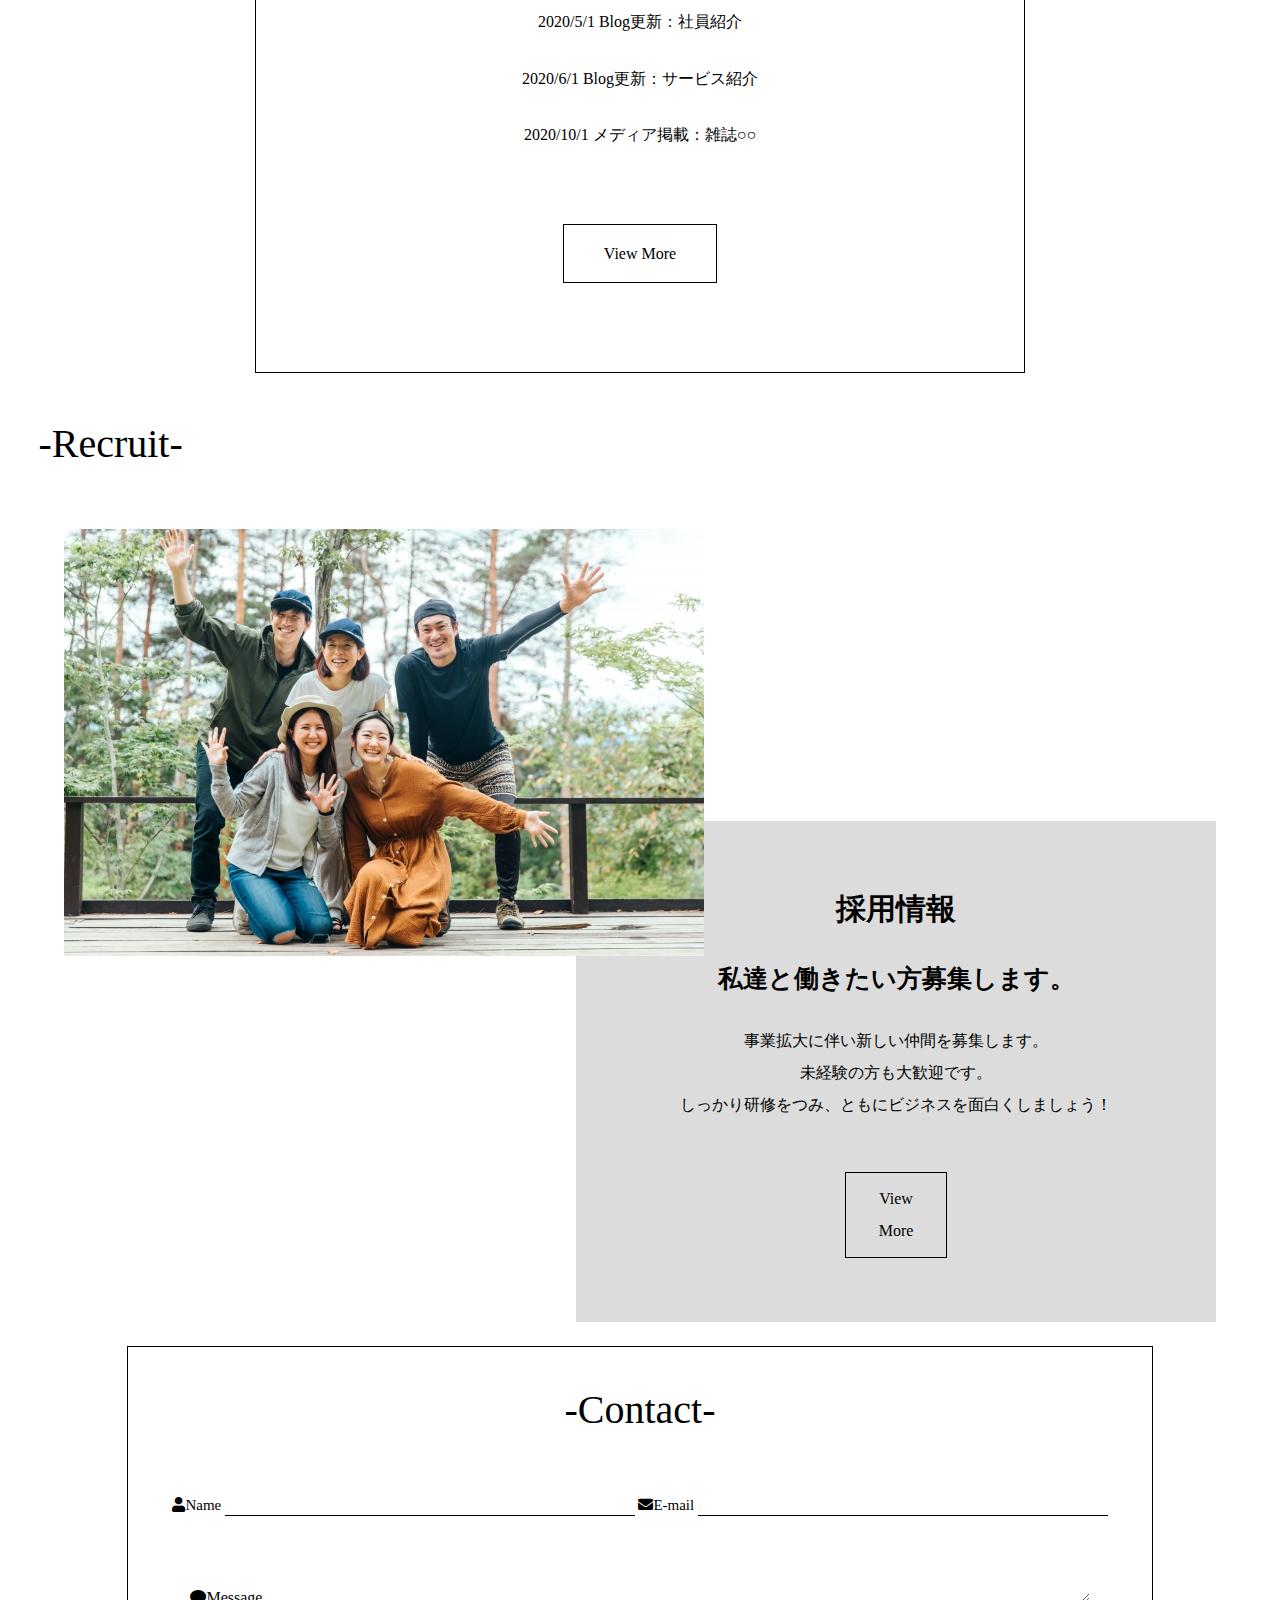
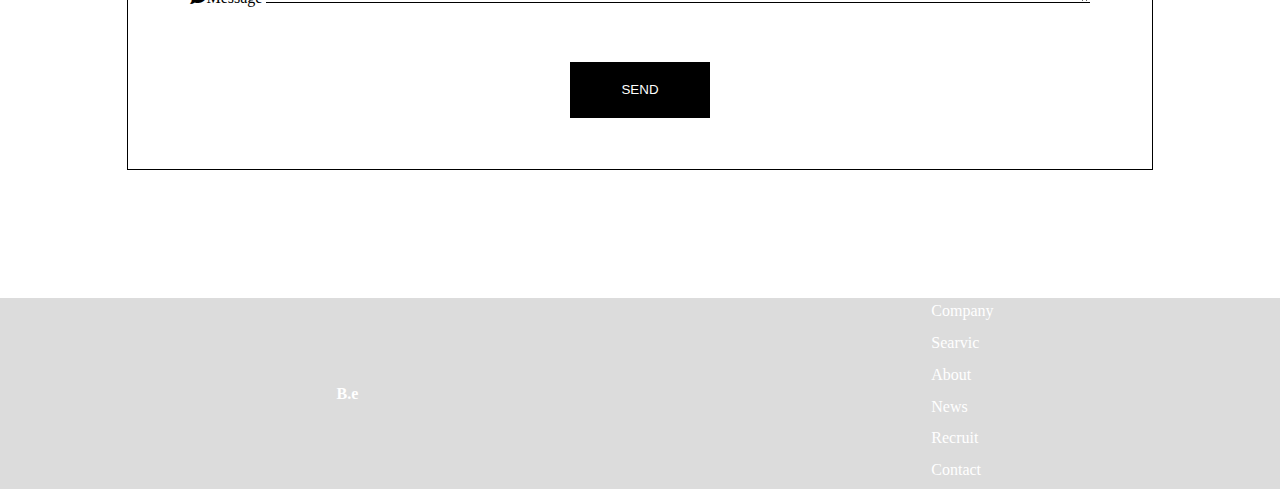
==== commit a14f2543: "update" ====
--- a/index.html
+++ b/index.html
@@ -168,6 +168,7 @@
       </div>
      </form>
 </div>
+<button id="page-top" class="page-top"></button>
 <div id="footer">
   <div class="footer-wrap">
     <h1>B.e</h1>
--- a/css/style.css
+++ b/css/style.css
@@ -711,7 +711,7 @@
   border: none;
   border-bottom: 1px solid #000;
   background-color: transparent;
-  width: 30%;
+  width: 40%;
   outline: 0;
   -webkit-box-sizing: border-box;
           box-sizing: border-box;
@@ -727,7 +727,7 @@
 #contact .msg {
   margin: 0 auto;
   border: none;
-  width: 60%;
+  width: 80%;
   border-bottom: 1px solid #000;
   background-color: transparent;
   outline: 0;
@@ -747,6 +747,47 @@
   margin: 5% 0;
   padding: 2% 5%;
   border: none;
+}
+
+.page-top {
+  border: none;
+  cursor: pointer;
+  outline: none;
+  position: fixed;
+  right: 30px;
+  bottom: 20px;
+  z-index: 100;
+  width: 50px;
+  height: 50px;
+  border-radius: 50%;
+  background-color: #000000;
+  display: -webkit-box;
+  display: -ms-flexbox;
+  display: flex;
+  -webkit-box-align: center;
+      -ms-flex-align: center;
+          align-items: center;
+  -webkit-box-pack: center;
+      -ms-flex-pack: center;
+          justify-content: center;
+  -webkit-transition: all 0.3s ease;
+  transition: all 0.3s ease;
+}
+
+.page-top::before {
+  content: "";
+  width: 12px;
+  height: 12px;
+  margin-bottom: -6px;
+  border-top: solid 3px #fff;
+  border-right: solid 3px #fff;
+  -webkit-transform: rotate(-45deg);
+          transform: rotate(-45deg);
+}
+
+.page-top::before:hover {
+  -webkit-transform: scale(1.1);
+          transform: scale(1.1);
 }
 
 #footer {
